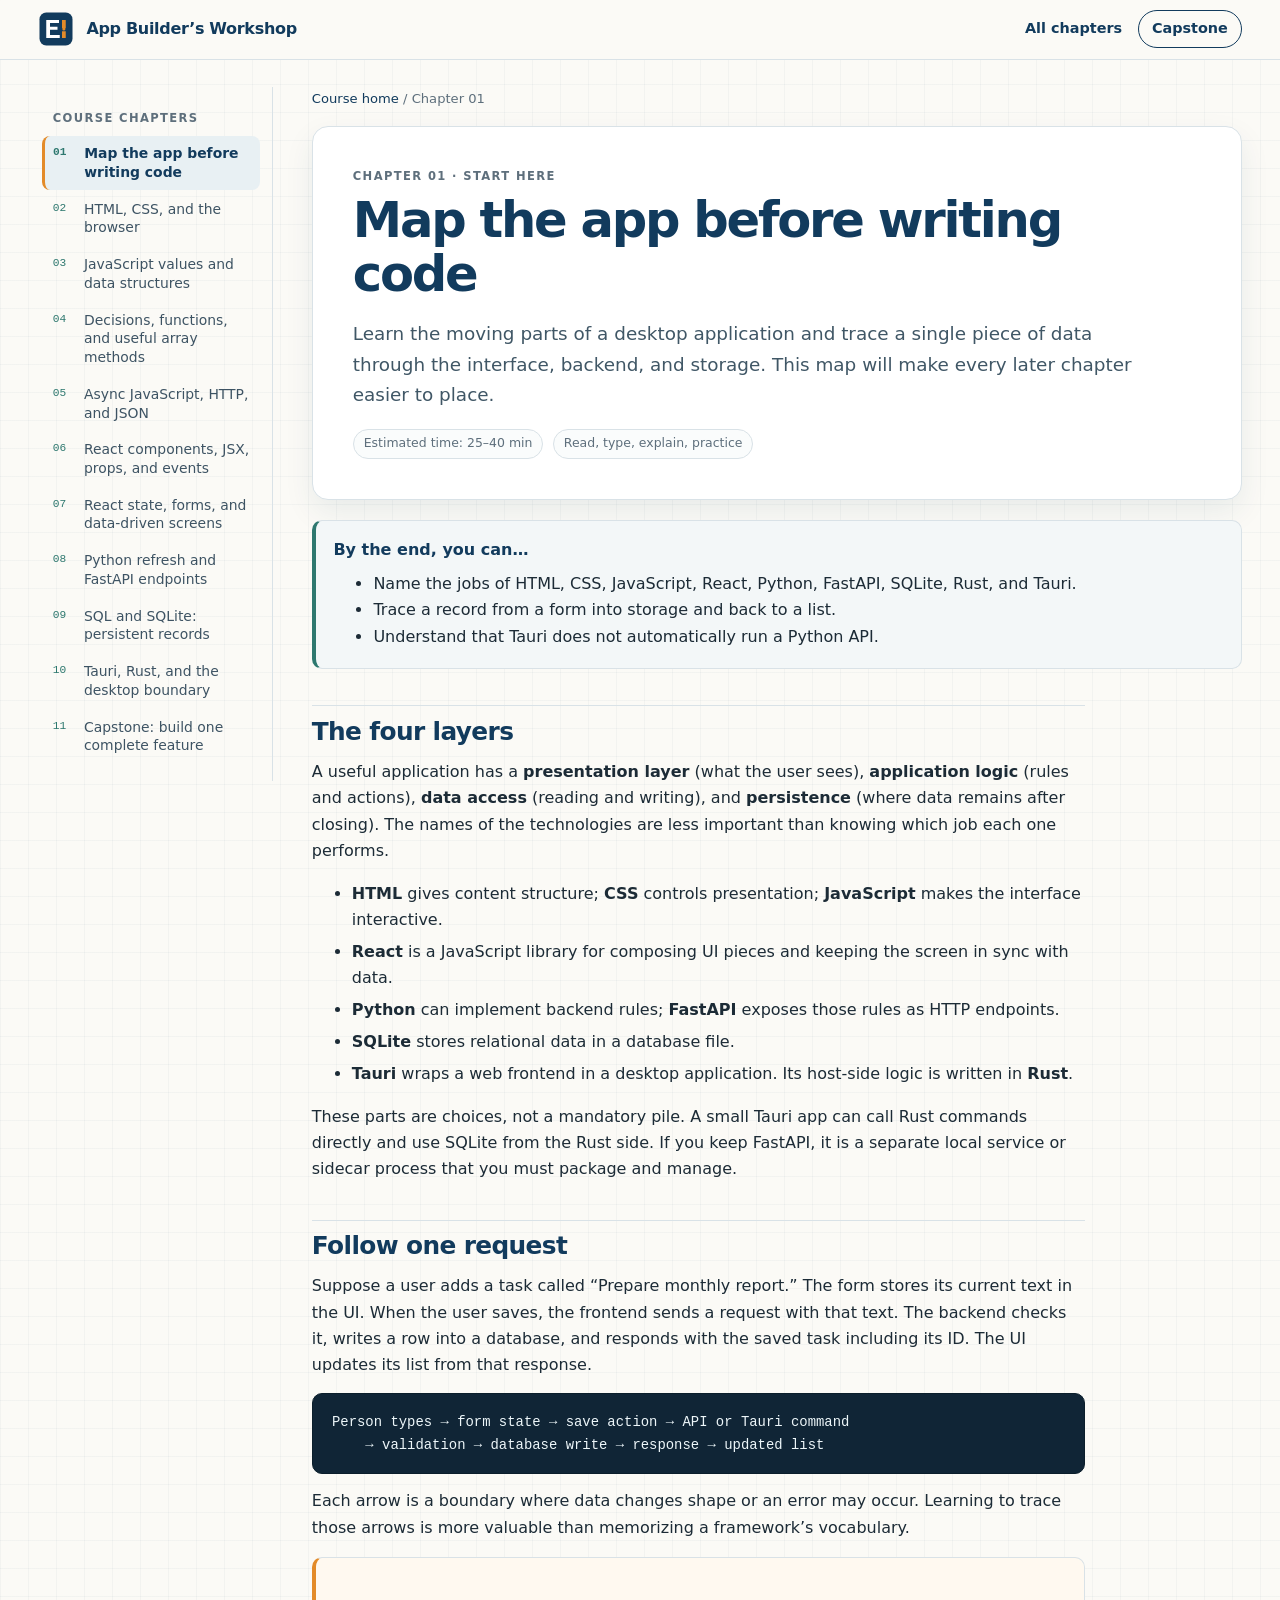
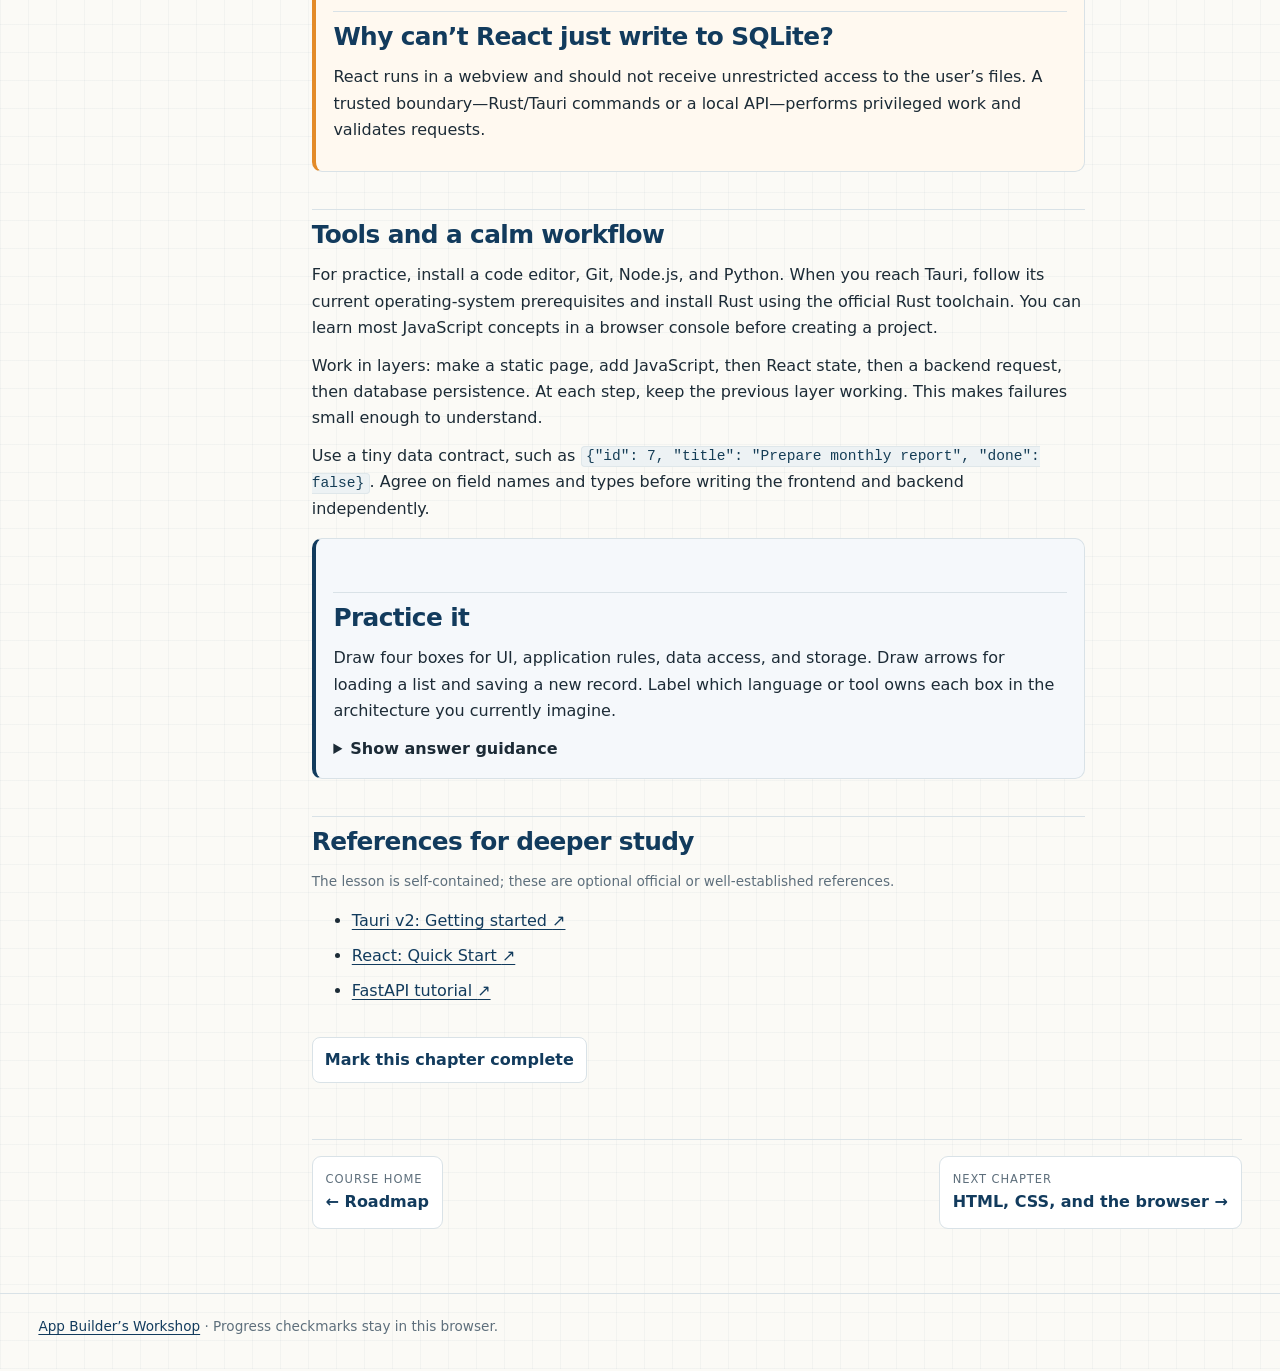
==== chapters/01-app-map.html @ c75d2274 "First commit" ====
<!doctype html>
<html lang="en"><head><meta charset="utf-8"><meta name="viewport" content="width=device-width, initial-scale=1">
<meta name="description" content="Learn the moving parts of a desktop application and trace a single piece of data through the interface, backend, and storage. This map will make every later chapter easier to place."><title>01 — Map the app before writing code · App Builder’s Workshop</title>
<link rel="icon" href="../assets/course-mark.svg" type="image/svg+xml"><link rel="stylesheet" href="../assets/site.css"></head>
<body data-chapter="01-app-map"><a class="skip-link" href="#main">Skip to lesson</a>
<header class="topbar"><div class="topbar-inner"><a class="brand" href="../index.html"><img src="../assets/course-mark.svg" alt=""><span>App Builder’s Workshop</span></a><nav class="topnav" aria-label="Main navigation"><a href="../index.html#roadmap">All chapters</a><a class="nav-pill" href="11-capstone.html">Capstone</a></nav></div></header>
<div class="reading-progress" aria-hidden="true"><span data-reading-progress></span></div>
<main id="main" class="layout"><aside class="rail" aria-label="Course chapters"><div class="rail-label">Course chapters</div>
<a href="01-app-map.html" aria-current="page"><span class="rail-number">01</span>Map the app before writing code</a>
<a href="02-html-css.html"><span class="rail-number">02</span>HTML, CSS, and the browser</a>
<a href="03-js-data.html"><span class="rail-number">03</span>JavaScript values and data structures</a>
<a href="04-js-logic.html"><span class="rail-number">04</span>Decisions, functions, and useful array methods</a>
<a href="05-async-json.html"><span class="rail-number">05</span>Async JavaScript, HTTP, and JSON</a>
<a href="06-react-components.html"><span class="rail-number">06</span>React components, JSX, props, and events</a>
<a href="07-react-state.html"><span class="rail-number">07</span>React state, forms, and data-driven screens</a>
<a href="08-python-fastapi.html"><span class="rail-number">08</span>Python refresh and FastAPI endpoints</a>
<a href="09-sqlite.html"><span class="rail-number">09</span>SQL and SQLite: persistent records</a>
<a href="10-tauri-rust.html"><span class="rail-number">10</span>Tauri, Rust, and the desktop boundary</a>
<a href="11-capstone.html"><span class="rail-number">11</span>Capstone: build one complete feature</a></aside><div class="main">
<div class="crumbs"><a href="../index.html">Course home</a> / Chapter 01</div>
<header class="lesson-header"><div class="eyebrow">Chapter 01 · Start here</div><h1>Map the app before writing code</h1><p class="lead">Learn the moving parts of a desktop application and trace a single piece of data through the interface, backend, and storage. This map will make every later chapter easier to place.</p><div class="lesson-meta"><span>Estimated time: 25–40 min</span><span>Read, type, explain, practice</span></div></header>
<section class="outcomes"><h2>By the end, you can…</h2><ul><li>Name the jobs of HTML, CSS, JavaScript, React, Python, FastAPI, SQLite, Rust, and Tauri.</li><li>Trace a record from a form into storage and back to a list.</li><li>Understand that Tauri does not automatically run a Python API.</li></ul></section>
<article class="lesson-content"><section id="section-1"><h2>The four layers <a class="section-anchor" href="#section-1" aria-label="Link to The four layers">¶</a></h2><p>A useful application has a <strong>presentation layer</strong> (what the user sees), <strong>application logic</strong> (rules and actions), <strong>data access</strong> (reading and writing), and <strong>persistence</strong> (where data remains after closing). The names of the technologies are less important than knowing which job each one performs.</p><ul><li><strong>HTML</strong> gives content structure; <strong>CSS</strong> controls presentation; <strong>JavaScript</strong> makes the interface interactive.</li><li><strong>React</strong> is a JavaScript library for composing UI pieces and keeping the screen in sync with data.</li><li><strong>Python</strong> can implement backend rules; <strong>FastAPI</strong> exposes those rules as HTTP endpoints.</li><li><strong>SQLite</strong> stores relational data in a database file.</li><li><strong>Tauri</strong> wraps a web frontend in a desktop application. Its host-side logic is written in <strong>Rust</strong>.</li></ul><p>These parts are choices, not a mandatory pile. A small Tauri app can call Rust commands directly and use SQLite from the Rust side. If you keep FastAPI, it is a separate local service or sidecar process that you must package and manage.</p></section>
<section id="section-2"><h2>Follow one request <a class="section-anchor" href="#section-2" aria-label="Link to Follow one request">¶</a></h2><p>Suppose a user adds a task called “Prepare monthly report.” The form stores its current text in the UI. When the user saves, the frontend sends a request with that text. The backend checks it, writes a row into a database, and responds with the saved task including its ID. The UI updates its list from that response.</p><pre><code>Person types → form state → save action → API or Tauri command
    → validation → database write → response → updated list</code></pre><p>Each arrow is a boundary where data changes shape or an error may occur. Learning to trace those arrows is more valuable than memorizing a framework’s vocabulary.</p><div class="callout"><h2>Why can’t React just write to SQLite?</h2><p>React runs in a webview and should not receive unrestricted access to the user’s files. A trusted boundary—Rust/Tauri commands or a local API—performs privileged work and validates requests.</p></div></section>
<section id="section-3"><h2>Tools and a calm workflow <a class="section-anchor" href="#section-3" aria-label="Link to Tools and a calm workflow">¶</a></h2><p>For practice, install a code editor, Git, Node.js, and Python. When you reach Tauri, follow its current operating-system prerequisites and install Rust using the official Rust toolchain. You can learn most JavaScript concepts in a browser console before creating a project.</p><p>Work in layers: make a static page, add JavaScript, then React state, then a backend request, then database persistence. At each step, keep the previous layer working. This makes failures small enough to understand.</p><p>Use a tiny data contract, such as <code>{"id": 7, "title": "Prepare monthly report", "done": false}</code>. Agree on field names and types before writing the frontend and backend independently.</p></section>
<section class="exercise" id="practice"><h2>Practice it</h2><p>Draw four boxes for UI, application rules, data access, and storage. Draw arrows for loading a list and saving a new record. Label which language or tool owns each box in the architecture you currently imagine.</p><details><summary><strong>Show answer guidance</strong></summary><div class="answer"><p>One reasonable diagram is React in the Tauri webview → a Rust command or FastAPI endpoint → validation/business logic → SQLite. If FastAPI is used, add a separate-process box and explicitly plan how Tauri starts and stops it.</p></div></details></section>
<section class="resource-list" id="references"><h2>References for deeper study</h2><p class="small muted">The lesson is self-contained; these are optional official or well-established references.</p><ul><li><a href="https://v2.tauri.app/start/" target="_blank" rel="noopener noreferrer">Tauri v2: Getting started <span aria-hidden="true">↗</span></a></li><li><a href="https://react.dev/learn" target="_blank" rel="noopener noreferrer">React: Quick Start <span aria-hidden="true">↗</span></a></li><li><a href="https://fastapi.tiangolo.com/tutorial/" target="_blank" rel="noopener noreferrer">FastAPI tutorial <span aria-hidden="true">↗</span></a></li></ul></section>
</article>
<button class="mark-complete" type="button" data-complete aria-pressed="false">Mark this chapter complete</button>
<nav class="lesson-nav" aria-label="Previous and next chapters"><a href="../index.html"><small>Course home</small><strong>← Roadmap</strong></a><a href="02-html-css.html"><small>Next chapter</small><strong>HTML, CSS, and the browser →</strong></a></nav>
</div></main><footer class="footer"><a href="../index.html">App Builder’s Workshop</a> · Progress checkmarks stay in this browser.</footer><script src="../assets/site.js" defer></script></body></html>
---- assets/site.css ----
:root{--navy:#123b5d;--navy-2:#0c2b46;--orange:#e38b29;--teal:#2e786f;--ink:#1c2b36;--muted:#5e6f7c;--paper:#fbfaf6;--card:#fff;--line:#d9e2e7;--soft:#eef4f6;--code:#102536;--shadow:0 12px 30px rgba(18,59,93,.08);--sans:"IBM Plex Sans",Inter,ui-sans-serif,system-ui,-apple-system,"Segoe UI",sans-serif;--mono:ui-monospace,SFMono-Regular,Consolas,"Liberation Mono",monospace;--measure:76ch}*{box-sizing:border-box}html{scroll-behavior:smooth;scroll-padding-top:5rem}body{margin:0;color:var(--ink);background-color:var(--paper);background-image:linear-gradient(rgba(18,59,93,.035) 1px,transparent 1px),linear-gradient(90deg,rgba(18,59,93,.035) 1px,transparent 1px);background-size:28px 28px;font:16px/1.65 var(--sans)}a{color:var(--navy);text-underline-offset:.2em}a:hover{color:#0a6e80}button,input{font:inherit}.skip-link{position:absolute;left:-999px;top:auto;background:#fff;padding:.7rem;z-index:99}.skip-link:focus{left:1rem;top:1rem}.topbar{position:sticky;top:0;z-index:20;background:rgba(251,250,246,.94);backdrop-filter:blur(10px);border-bottom:1px solid var(--line)}.topbar-inner{max-width:1440px;margin:auto;padding:.65rem clamp(1rem,3vw,2.5rem);display:flex;align-items:center;justify-content:space-between;gap:1rem}.brand{display:flex;align-items:center;gap:.75rem;text-decoration:none;font-weight:750;letter-spacing:-.02em;color:var(--navy)}.brand img{width:36px;height:36px}.topnav{display:flex;gap:1rem;align-items:center}.topnav a{font-size:.9rem;font-weight:650;text-decoration:none}.topnav .nav-pill{border:1px solid var(--navy);border-radius:999px;padding:.38rem .8rem}.layout{max-width:1440px;margin:0 auto;padding:1.5rem clamp(1rem,3vw,2.5rem) 4rem;display:grid;grid-template-columns:235px minmax(0,1fr);gap:clamp(1.25rem,3vw,3.25rem);align-items:start}.rail{position:sticky;top:5rem;max-height:calc(100vh - 6rem);overflow:auto;padding:.9rem .75rem 1rem .25rem;border-right:1px solid var(--line)}.rail-label,.eyebrow,.micro-label{font-size:.72rem;letter-spacing:.12em;text-transform:uppercase;color:var(--muted);font-weight:750}.rail-label{padding:0 .65rem;margin:.5rem 0}.rail a{display:flex;gap:.6rem;align-items:flex-start;text-decoration:none;padding:.5rem .65rem;margin:.12rem 0;border-radius:8px;font-size:.87rem;line-height:1.35;color:#3d5363}.rail a:hover,.rail a[aria-current=page]{background:#e8f0f3;color:var(--navy)}.rail a[aria-current=page]{font-weight:750;border-left:3px solid var(--orange);padding-left:.48rem}.rail-number{font-family:var(--mono);font-size:.7rem;color:var(--teal);min-width:1.35rem;padding-top:.08rem}.main{min-width:0}.crumbs{font-size:.82rem;color:var(--muted);margin:.1rem 0 1rem}.crumbs a{text-decoration:none}.hero,.lesson-header,.content-card{background:var(--card);border:1px solid var(--line);box-shadow:var(--shadow);border-radius:16px}.hero{padding:clamp(1.5rem,4vw,3.25rem);position:relative;overflow:hidden}.hero:after{content:"";position:absolute;right:-3rem;top:-4rem;width:19rem;height:19rem;border-radius:50%;border:1px solid rgba(18,59,93,.11);box-shadow:0 0 0 20px rgba(18,59,93,.025),0 0 0 40px rgba(18,59,93,.025),0 0 0 60px rgba(18,59,93,.025);pointer-events:none}.hero h1,.lesson-header h1{color:var(--navy);font-size:clamp(2rem,5vw,3.8rem);line-height:1.08;letter-spacing:-.045em;max-width:18ch;margin:.5rem 0 1rem}.hero p.lead,.lesson-header p.lead{max-width:68ch;font-size:1.15rem;color:#405766}.hero-actions{display:flex;flex-wrap:wrap;gap:.75rem;margin-top:1.5rem}.button{display:inline-flex;align-items:center;justify-content:center;text-decoration:none;font-weight:700;padding:.7rem 1rem;border-radius:8px;border:1px solid var(--navy);background:var(--navy);color:white}.button:hover{background:var(--navy-2);color:#fff}.button.secondary{background:white;color:var(--navy)}.hero-diagram{position:relative;z-index:1;margin:2rem 0 .4rem;background:#f3f7f8;border:1px solid var(--line);border-radius:12px;padding:1rem;overflow:auto}.diagram-row{display:flex;align-items:stretch;justify-content:center;gap:.7rem;min-width:640px}.diagram-box{flex:1;background:white;border:1px solid #bed0d8;border-top:3px solid var(--teal);border-radius:8px;padding:.85rem;min-width:120px}.diagram-box strong{display:block;color:var(--navy);font-size:.9rem}.diagram-box span{display:block;color:var(--muted);font-size:.78rem}.diagram-arrow{align-self:center;color:var(--orange);font-weight:900;font-size:1.3rem}.section-heading{display:flex;justify-content:space-between;gap:1rem;align-items:end;margin:2.6rem 0 1rem;border-bottom:1px solid var(--line);padding-bottom:.65rem}.section-heading h2{margin:0;color:var(--navy);font-size:1.5rem;letter-spacing:-.025em}.section-heading p{margin:0;color:var(--muted);font-size:.88rem}.roadmap{display:grid;grid-template-columns:repeat(2,minmax(0,1fr));gap:.8rem}.chapter-card{display:grid;grid-template-columns:auto 1fr;gap:.9rem;background:white;border:1px solid var(--line);border-radius:12px;padding:1rem;text-decoration:none;box-shadow:0 4px 12px rgba(18,59,93,.04);transition:transform .16s ease,border-color .16s ease}.chapter-card:hover{transform:translateY(-2px);border-color:#9db9c5}.chapter-card .index{display:grid;place-items:center;width:2.3rem;height:2.3rem;border-radius:7px;background:#e9f1f4;color:var(--navy);font:700 .8rem var(--mono)}.chapter-card strong{display:block;color:var(--ink);line-height:1.3}.chapter-card small{display:block;color:var(--muted);margin-top:.3rem;line-height:1.45}.status-strip{display:flex;flex-wrap:wrap;gap:.6rem;margin-top:1.2rem}.status-chip{padding:.28rem .62rem;border:1px solid var(--line);border-radius:999px;color:#49606d;background:#fff;font-size:.78rem;font-weight:650}.lesson-header{padding:clamp(1.4rem,3.5vw,2.5rem);margin-bottom:1.25rem}.lesson-header h1{font-size:clamp(2rem,4vw,3.1rem);max-width:24ch}.lesson-meta{display:flex;flex-wrap:wrap;gap:.6rem;margin-top:1.1rem}.lesson-meta span{font-size:.78rem;color:var(--muted);border:1px solid var(--line);background:#fafcfc;border-radius:999px;padding:.22rem .62rem}.outcomes,.callout,.exercise,.mistake,.answer{padding:1rem 1.1rem;border-radius:10px;margin:1rem 0;background:#f3f7f8;border:1px solid var(--line)}.outcomes{border-left:4px solid var(--teal)}.callout{border-left:4px solid var(--orange);background:#fff9f0}.mistake{border-left:4px solid #ba5944;background:#fff7f4}.exercise{border-left:4px solid var(--navy);background:#f5f8fb}.answer{background:#f3faf7;border-left:4px solid var(--teal)}.outcomes h2,.callout h2,.exercise h2,.mistake h2,.answer h2{font-size:1rem;margin:.05rem 0 .45rem;color:var(--navy)}.outcomes ul,.exercise ul,.exercise ol{margin:.4rem 0 .1rem}.lesson-content{max-width:var(--measure)}.lesson-content h2{margin:2.3rem 0 .7rem;padding-top:.65rem;color:var(--navy);font-size:1.55rem;line-height:1.25;letter-spacing:-.025em;border-top:1px solid var(--line)}.lesson-content h3{margin:1.55rem 0 .4rem;color:#24546f;font-size:1.15rem}.lesson-content p{margin:.7rem 0}.lesson-content li{margin:.35rem 0}.lesson-content code:not(pre code),.inline-code{font: .91em var(--mono);background:#edf2f4;border:1px solid #dfe7ea;border-radius:4px;padding:.1em .3em;color:#153d56}.lesson-content pre{overflow:auto;background:var(--code);color:#edf6f9;padding:1.1rem 1.2rem;border-radius:10px;border:1px solid #0b1e2b;line-height:1.55;font: .87rem/1.6 var(--mono);tab-size:2}.lesson-content pre code{color:inherit}.code-label{display:block;font-size:.7rem;text-transform:uppercase;letter-spacing:.1em;color:#99bac8;margin:-.2rem 0 .45rem;font-family:var(--sans);font-weight:700}.lesson-content table{width:100%;border-collapse:collapse;margin:1rem 0;font-size:.93rem;background:white}.lesson-content th,.lesson-content td{border:1px solid var(--line);padding:.65rem .72rem;text-align:left;vertical-align:top}.lesson-content th{background:#eff4f6;color:var(--navy)}.lesson-content blockquote{margin:1rem 0;padding:.6rem 1rem;border-left:3px solid var(--orange);background:#fff9f0;color:#495b63}.section-anchor{font-size:.75rem;opacity:0;text-decoration:none;margin-left:.45rem}.lesson-content h2:hover .section-anchor,.lesson-content h2:focus-within .section-anchor{opacity:1}.mark-complete{display:inline-flex;gap:.5rem;align-items:center;margin:1rem 0;padding:.55rem .75rem;border:1px solid var(--line);border-radius:8px;background:white;color:var(--navy);font-weight:650;cursor:pointer}.mark-complete[aria-pressed=true]{border-color:#9dc6b9;background:#eef8f3;color:#23634f}.lesson-nav{display:flex;justify-content:space-between;gap:1rem;margin:2.5rem 0 0;padding-top:1rem;border-top:1px solid var(--line)}.lesson-nav a{max-width:48%;text-decoration:none;border:1px solid var(--line);background:white;padding:.8rem;border-radius:9px}.lesson-nav a:hover{border-color:#92b3c0}.lesson-nav small{display:block;color:var(--muted);font-size:.72rem;text-transform:uppercase;letter-spacing:.08em}.lesson-nav strong{display:block}.footer{max-width:1440px;margin:0 auto;padding:1.3rem clamp(1rem,3vw,2.5rem) 2rem;border-top:1px solid var(--line);color:var(--muted);font-size:.85rem}.reading-progress{height:3px;background:transparent}.reading-progress span{height:100%;display:block;width:0;background:var(--orange);transition:width .1s linear}.resource-list a{overflow-wrap:anywhere}.resource-list li{margin:.55rem 0}.course-progress{display:flex;align-items:center;gap:.75rem;background:#f2f6f7;border:1px solid var(--line);padding:.75rem .9rem;border-radius:10px}.progress-track{height:8px;background:#d9e4e8;border-radius:999px;flex:1;overflow:hidden}.progress-track span{display:block;height:100%;width:0;background:var(--teal);border-radius:inherit;transition:width .2s}.muted{color:var(--muted)}.mono{font-family:var(--mono)}.small{font-size:.85rem}.glossary{display:grid;grid-template-columns:10rem 1fr;gap:.25rem 1rem}.glossary dt{font-weight:700;color:var(--navy)}.glossary dd{margin:0 0 .5rem}.note-box{padding:1rem;border:1px dashed #9bb5c0;background:rgba(239,245,247,.72);border-radius:10px}.sr-only{position:absolute;width:1px;height:1px;padding:0;margin:-1px;overflow:hidden;clip:rect(0,0,0,0);white-space:nowrap;border:0}*:focus-visible{outline:3px solid rgba(227,139,41,.75);outline-offset:3px}@media(max-width:850px){.layout{grid-template-columns:1fr;gap:.9rem}.rail{position:static;max-height:none;border-right:0;border-bottom:1px solid var(--line);padding:.25rem 0 .8rem;display:flex;gap:.25rem;overflow-x:auto}.rail-label{display:none}.rail a{white-space:nowrap;align-items:center}.rail-number{min-width:auto}.roadmap{grid-template-columns:1fr}.hero:after{opacity:.45}.topnav{gap:.6rem}.topnav a{font-size:.82rem}}@media(max-width:520px){body{font-size:15px}.topbar-inner{padding:.55rem .8rem}.brand{font-size:.9rem}.brand img{width:31px;height:31px}.topnav a:not(.nav-pill){display:none}.layout{padding:1rem .8rem 2.5rem}.hero,.lesson-header{padding:1.2rem;border-radius:12px}.lesson-content pre{font-size:.79rem;padding:.85rem}.lesson-nav a{font-size:.85rem}.section-heading{align-items:start;flex-direction:column}.glossary{grid-template-columns:1fr;gap:0}.glossary dd{margin-bottom:.8rem}}@media(prefers-reduced-motion:reduce){html{scroll-behavior:auto}*,*::before,*::after{transition:none!important;animation:none!important}}@media print{.topbar,.rail,.hero-actions,.mark-complete,.lesson-nav,.footer{display:none!important}body{background:white;color:black}.layout{display:block;max-width:none;padding:0}.lesson-header,.content-card{box-shadow:none;border:0;padding:0}.lesson-content{max-width:none}.lesson-content pre{white-space:pre-wrap;overflow-wrap:anywhere;background:#f1f1f1;color:#111;border:1px solid #bbb}.lesson-content a{color:#111;text-decoration:underline}}
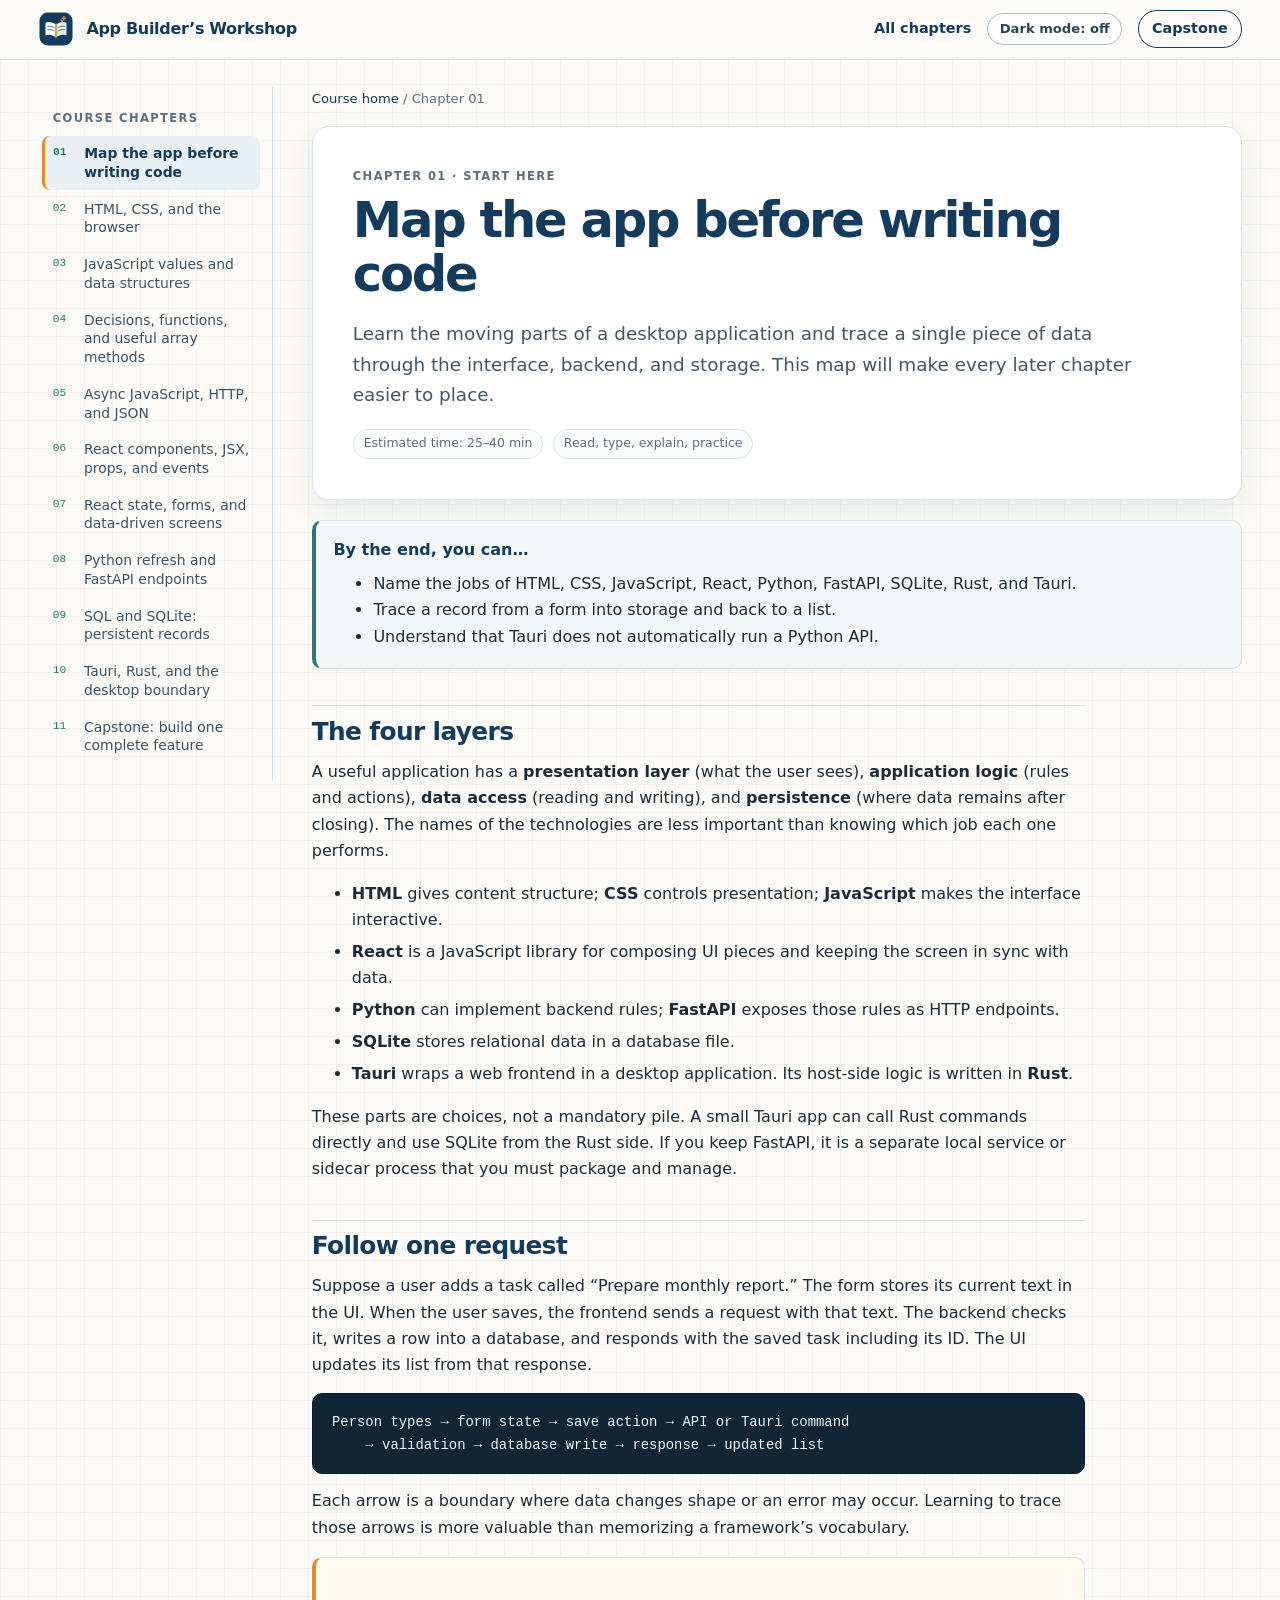
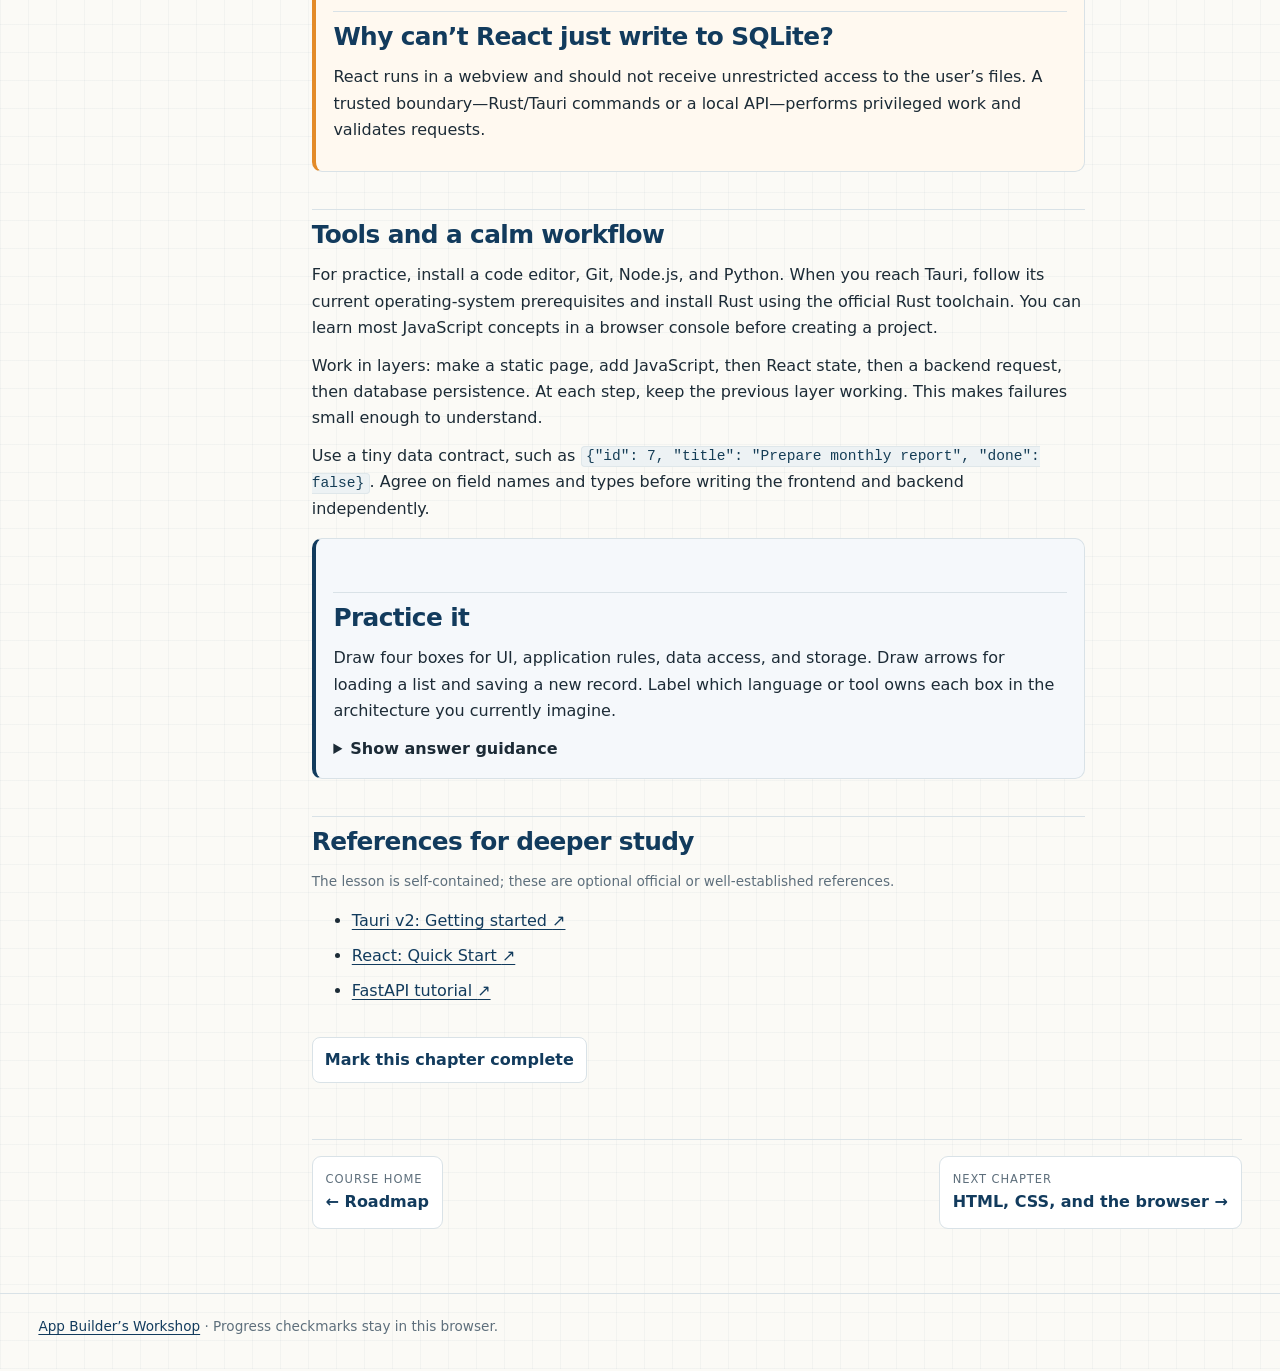
==== commit cd592622: "Dark mode and changed Logo" ====
--- a/chapters/01-app-map.html
+++ b/chapters/01-app-map.html
@@ -1,9 +1,9 @@
 <!doctype html>
 <html lang="en"><head><meta charset="utf-8"><meta name="viewport" content="width=device-width, initial-scale=1">
 <meta name="description" content="Learn the moving parts of a desktop application and trace a single piece of data through the interface, backend, and storage. This map will make every later chapter easier to place."><title>01 — Map the app before writing code · App Builder’s Workshop</title>
-<link rel="icon" href="../assets/course-mark.svg" type="image/svg+xml"><link rel="stylesheet" href="../assets/site.css"></head>
+<link rel="icon" href="../assets/course-mark.svg" type="image/svg+xml"><script>(()=>{let saved=null;try{saved=localStorage.getItem("app-workshop-theme");}catch{}const theme=saved==="dark"||saved==="light"?saved:(matchMedia("(prefers-color-scheme: dark)").matches?"dark":"light");document.documentElement.dataset.theme=theme;})();</script><link rel="stylesheet" href="../assets/site.css"></head>
 <body data-chapter="01-app-map"><a class="skip-link" href="#main">Skip to lesson</a>
-<header class="topbar"><div class="topbar-inner"><a class="brand" href="../index.html"><img src="../assets/course-mark.svg" alt=""><span>App Builder’s Workshop</span></a><nav class="topnav" aria-label="Main navigation"><a href="../index.html#roadmap">All chapters</a><a class="nav-pill" href="11-capstone.html">Capstone</a></nav></div></header>
+<header class="topbar"><div class="topbar-inner"><a class="brand" href="../index.html"><img src="../assets/course-mark.svg" alt=""><span>App Builder’s Workshop</span></a><nav class="topnav" aria-label="Main navigation"><a href="../index.html#roadmap">All chapters</a><button class="theme-toggle" type="button" data-theme-toggle aria-pressed="false">Dark mode: off</button><a class="nav-pill" href="11-capstone.html">Capstone</a></nav></div></header>
 <div class="reading-progress" aria-hidden="true"><span data-reading-progress></span></div>
 <main id="main" class="layout"><aside class="rail" aria-label="Course chapters"><div class="rail-label">Course chapters</div>
 <a href="01-app-map.html" aria-current="page"><span class="rail-number">01</span>Map the app before writing code</a>
--- a/assets/site.css
+++ b/assets/site.css
@@ -1 +1,35 @@
 :root{--navy:#123b5d;--navy-2:#0c2b46;--orange:#e38b29;--teal:#2e786f;--ink:#1c2b36;--muted:#5e6f7c;--paper:#fbfaf6;--card:#fff;--line:#d9e2e7;--soft:#eef4f6;--code:#102536;--shadow:0 12px 30px rgba(18,59,93,.08);--sans:"IBM Plex Sans",Inter,ui-sans-serif,system-ui,-apple-system,"Segoe UI",sans-serif;--mono:ui-monospace,SFMono-Regular,Consolas,"Liberation Mono",monospace;--measure:76ch}*{box-sizing:border-box}html{scroll-behavior:smooth;scroll-padding-top:5rem}body{margin:0;color:var(--ink);background-color:var(--paper);background-image:linear-gradient(rgba(18,59,93,.035) 1px,transparent 1px),linear-gradient(90deg,rgba(18,59,93,.035) 1px,transparent 1px);background-size:28px 28px;font:16px/1.65 var(--sans)}a{color:var(--navy);text-underline-offset:.2em}a:hover{color:#0a6e80}button,input{font:inherit}.skip-link{position:absolute;left:-999px;top:auto;background:#fff;padding:.7rem;z-index:99}.skip-link:focus{left:1rem;top:1rem}.topbar{position:sticky;top:0;z-index:20;background:rgba(251,250,246,.94);backdrop-filter:blur(10px);border-bottom:1px solid var(--line)}.topbar-inner{max-width:1440px;margin:auto;padding:.65rem clamp(1rem,3vw,2.5rem);display:flex;align-items:center;justify-content:space-between;gap:1rem}.brand{display:flex;align-items:center;gap:.75rem;text-decoration:none;font-weight:750;letter-spacing:-.02em;color:var(--navy)}.brand img{width:36px;height:36px}.topnav{display:flex;gap:1rem;align-items:center}.topnav a{font-size:.9rem;font-weight:650;text-decoration:none}.topnav .nav-pill{border:1px solid var(--navy);border-radius:999px;padding:.38rem .8rem}.layout{max-width:1440px;margin:0 auto;padding:1.5rem clamp(1rem,3vw,2.5rem) 4rem;display:grid;grid-template-columns:235px minmax(0,1fr);gap:clamp(1.25rem,3vw,3.25rem);align-items:start}.rail{position:sticky;top:5rem;max-height:calc(100vh - 6rem);overflow:auto;padding:.9rem .75rem 1rem .25rem;border-right:1px solid var(--line)}.rail-label,.eyebrow,.micro-label{font-size:.72rem;letter-spacing:.12em;text-transform:uppercase;color:var(--muted);font-weight:750}.rail-label{padding:0 .65rem;margin:.5rem 0}.rail a{display:flex;gap:.6rem;align-items:flex-start;text-decoration:none;padding:.5rem .65rem;margin:.12rem 0;border-radius:8px;font-size:.87rem;line-height:1.35;color:#3d5363}.rail a:hover,.rail a[aria-current=page]{background:#e8f0f3;color:var(--navy)}.rail a[aria-current=page]{font-weight:750;border-left:3px solid var(--orange);padding-left:.48rem}.rail-number{font-family:var(--mono);font-size:.7rem;color:var(--teal);min-width:1.35rem;padding-top:.08rem}.main{min-width:0}.crumbs{font-size:.82rem;color:var(--muted);margin:.1rem 0 1rem}.crumbs a{text-decoration:none}.hero,.lesson-header,.content-card{background:var(--card);border:1px solid var(--line);box-shadow:var(--shadow);border-radius:16px}.hero{padding:clamp(1.5rem,4vw,3.25rem);position:relative;overflow:hidden}.hero:after{content:"";position:absolute;right:-3rem;top:-4rem;width:19rem;height:19rem;border-radius:50%;border:1px solid rgba(18,59,93,.11);box-shadow:0 0 0 20px rgba(18,59,93,.025),0 0 0 40px rgba(18,59,93,.025),0 0 0 60px rgba(18,59,93,.025);pointer-events:none}.hero h1,.lesson-header h1{color:var(--navy);font-size:clamp(2rem,5vw,3.8rem);line-height:1.08;letter-spacing:-.045em;max-width:18ch;margin:.5rem 0 1rem}.hero p.lead,.lesson-header p.lead{max-width:68ch;font-size:1.15rem;color:#405766}.hero-actions{display:flex;flex-wrap:wrap;gap:.75rem;margin-top:1.5rem}.button{display:inline-flex;align-items:center;justify-content:center;text-decoration:none;font-weight:700;padding:.7rem 1rem;border-radius:8px;border:1px solid var(--navy);background:var(--navy);color:white}.button:hover{background:var(--navy-2);color:#fff}.button.secondary{background:white;color:var(--navy)}.hero-diagram{position:relative;z-index:1;margin:2rem 0 .4rem;background:#f3f7f8;border:1px solid var(--line);border-radius:12px;padding:1rem;overflow:auto}.diagram-row{display:flex;align-items:stretch;justify-content:center;gap:.7rem;min-width:640px}.diagram-box{flex:1;background:white;border:1px solid #bed0d8;border-top:3px solid var(--teal);border-radius:8px;padding:.85rem;min-width:120px}.diagram-box strong{display:block;color:var(--navy);font-size:.9rem}.diagram-box span{display:block;color:var(--muted);font-size:.78rem}.diagram-arrow{align-self:center;color:var(--orange);font-weight:900;font-size:1.3rem}.section-heading{display:flex;justify-content:space-between;gap:1rem;align-items:end;margin:2.6rem 0 1rem;border-bottom:1px solid var(--line);padding-bottom:.65rem}.section-heading h2{margin:0;color:var(--navy);font-size:1.5rem;letter-spacing:-.025em}.section-heading p{margin:0;color:var(--muted);font-size:.88rem}.roadmap{display:grid;grid-template-columns:repeat(2,minmax(0,1fr));gap:.8rem}.chapter-card{display:grid;grid-template-columns:auto 1fr;gap:.9rem;background:white;border:1px solid var(--line);border-radius:12px;padding:1rem;text-decoration:none;box-shadow:0 4px 12px rgba(18,59,93,.04);transition:transform .16s ease,border-color .16s ease}.chapter-card:hover{transform:translateY(-2px);border-color:#9db9c5}.chapter-card .index{display:grid;place-items:center;width:2.3rem;height:2.3rem;border-radius:7px;background:#e9f1f4;color:var(--navy);font:700 .8rem var(--mono)}.chapter-card strong{display:block;color:var(--ink);line-height:1.3}.chapter-card small{display:block;color:var(--muted);margin-top:.3rem;line-height:1.45}.status-strip{display:flex;flex-wrap:wrap;gap:.6rem;margin-top:1.2rem}.status-chip{padding:.28rem .62rem;border:1px solid var(--line);border-radius:999px;color:#49606d;background:#fff;font-size:.78rem;font-weight:650}.lesson-header{padding:clamp(1.4rem,3.5vw,2.5rem);margin-bottom:1.25rem}.lesson-header h1{font-size:clamp(2rem,4vw,3.1rem);max-width:24ch}.lesson-meta{display:flex;flex-wrap:wrap;gap:.6rem;margin-top:1.1rem}.lesson-meta span{font-size:.78rem;color:var(--muted);border:1px solid var(--line);background:#fafcfc;border-radius:999px;padding:.22rem .62rem}.outcomes,.callout,.exercise,.mistake,.answer{padding:1rem 1.1rem;border-radius:10px;margin:1rem 0;background:#f3f7f8;border:1px solid var(--line)}.outcomes{border-left:4px solid var(--teal)}.callout{border-left:4px solid var(--orange);background:#fff9f0}.mistake{border-left:4px solid #ba5944;background:#fff7f4}.exercise{border-left:4px solid var(--navy);background:#f5f8fb}.answer{background:#f3faf7;border-left:4px solid var(--teal)}.outcomes h2,.callout h2,.exercise h2,.mistake h2,.answer h2{font-size:1rem;margin:.05rem 0 .45rem;color:var(--navy)}.outcomes ul,.exercise ul,.exercise ol{margin:.4rem 0 .1rem}.lesson-content{max-width:var(--measure)}.lesson-content h2{margin:2.3rem 0 .7rem;padding-top:.65rem;color:var(--navy);font-size:1.55rem;line-height:1.25;letter-spacing:-.025em;border-top:1px solid var(--line)}.lesson-content h3{margin:1.55rem 0 .4rem;color:#24546f;font-size:1.15rem}.lesson-content p{margin:.7rem 0}.lesson-content li{margin:.35rem 0}.lesson-content code:not(pre code),.inline-code{font: .91em var(--mono);background:#edf2f4;border:1px solid #dfe7ea;border-radius:4px;padding:.1em .3em;color:#153d56}.lesson-content pre{overflow:auto;background:var(--code);color:#edf6f9;padding:1.1rem 1.2rem;border-radius:10px;border:1px solid #0b1e2b;line-height:1.55;font: .87rem/1.6 var(--mono);tab-size:2}.lesson-content pre code{color:inherit}.code-label{display:block;font-size:.7rem;text-transform:uppercase;letter-spacing:.1em;color:#99bac8;margin:-.2rem 0 .45rem;font-family:var(--sans);font-weight:700}.lesson-content table{width:100%;border-collapse:collapse;margin:1rem 0;font-size:.93rem;background:white}.lesson-content th,.lesson-content td{border:1px solid var(--line);padding:.65rem .72rem;text-align:left;vertical-align:top}.lesson-content th{background:#eff4f6;color:var(--navy)}.lesson-content blockquote{margin:1rem 0;padding:.6rem 1rem;border-left:3px solid var(--orange);background:#fff9f0;color:#495b63}.section-anchor{font-size:.75rem;opacity:0;text-decoration:none;margin-left:.45rem}.lesson-content h2:hover .section-anchor,.lesson-content h2:focus-within .section-anchor{opacity:1}.mark-complete{display:inline-flex;gap:.5rem;align-items:center;margin:1rem 0;padding:.55rem .75rem;border:1px solid var(--line);border-radius:8px;background:white;color:var(--navy);font-weight:650;cursor:pointer}.mark-complete[aria-pressed=true]{border-color:#9dc6b9;background:#eef8f3;color:#23634f}.lesson-nav{display:flex;justify-content:space-between;gap:1rem;margin:2.5rem 0 0;padding-top:1rem;border-top:1px solid var(--line)}.lesson-nav a{max-width:48%;text-decoration:none;border:1px solid var(--line);background:white;padding:.8rem;border-radius:9px}.lesson-nav a:hover{border-color:#92b3c0}.lesson-nav small{display:block;color:var(--muted);font-size:.72rem;text-transform:uppercase;letter-spacing:.08em}.lesson-nav strong{display:block}.footer{max-width:1440px;margin:0 auto;padding:1.3rem clamp(1rem,3vw,2.5rem) 2rem;border-top:1px solid var(--line);color:var(--muted);font-size:.85rem}.reading-progress{height:3px;background:transparent}.reading-progress span{height:100%;display:block;width:0;background:var(--orange);transition:width .1s linear}.resource-list a{overflow-wrap:anywhere}.resource-list li{margin:.55rem 0}.course-progress{display:flex;align-items:center;gap:.75rem;background:#f2f6f7;border:1px solid var(--line);padding:.75rem .9rem;border-radius:10px}.progress-track{height:8px;background:#d9e4e8;border-radius:999px;flex:1;overflow:hidden}.progress-track span{display:block;height:100%;width:0;background:var(--teal);border-radius:inherit;transition:width .2s}.muted{color:var(--muted)}.mono{font-family:var(--mono)}.small{font-size:.85rem}.glossary{display:grid;grid-template-columns:10rem 1fr;gap:.25rem 1rem}.glossary dt{font-weight:700;color:var(--navy)}.glossary dd{margin:0 0 .5rem}.note-box{padding:1rem;border:1px dashed #9bb5c0;background:rgba(239,245,247,.72);border-radius:10px}.sr-only{position:absolute;width:1px;height:1px;padding:0;margin:-1px;overflow:hidden;clip:rect(0,0,0,0);white-space:nowrap;border:0}*:focus-visible{outline:3px solid rgba(227,139,41,.75);outline-offset:3px}@media(max-width:850px){.layout{grid-template-columns:1fr;gap:.9rem}.rail{position:static;max-height:none;border-right:0;border-bottom:1px solid var(--line);padding:.25rem 0 .8rem;display:flex;gap:.25rem;overflow-x:auto}.rail-label{display:none}.rail a{white-space:nowrap;align-items:center}.rail-number{min-width:auto}.roadmap{grid-template-columns:1fr}.hero:after{opacity:.45}.topnav{gap:.6rem}.topnav a{font-size:.82rem}}@media(max-width:520px){body{font-size:15px}.topbar-inner{padding:.55rem .8rem}.brand{font-size:.9rem}.brand img{width:31px;height:31px}.topnav a:not(.nav-pill){display:none}.layout{padding:1rem .8rem 2.5rem}.hero,.lesson-header{padding:1.2rem;border-radius:12px}.lesson-content pre{font-size:.79rem;padding:.85rem}.lesson-nav a{font-size:.85rem}.section-heading{align-items:start;flex-direction:column}.glossary{grid-template-columns:1fr;gap:0}.glossary dd{margin-bottom:.8rem}}@media(prefers-reduced-motion:reduce){html{scroll-behavior:auto}*,*::before,*::after{transition:none!important;animation:none!important}}@media print{.topbar,.rail,.hero-actions,.mark-complete,.lesson-nav,.footer{display:none!important}body{background:white;color:black}.layout{display:block;max-width:none;padding:0}.lesson-header,.content-card{box-shadow:none;border:0;padding:0}.lesson-content{max-width:none}.lesson-content pre{white-space:pre-wrap;overflow-wrap:anywhere;background:#f1f1f1;color:#111;border:1px solid #bbb}.lesson-content a{color:#111;text-decoration:underline}}
+
+
+/* Persistent dark theme */
+:root[data-theme="dark"]{color-scheme:dark;--navy:#a8d6f2;--navy-2:#d0eaff;--orange:#f3ad52;--teal:#79cabb;--ink:#e3edf3;--muted:#a8bac6;--paper:#111a21;--card:#1a2730;--line:#344651;--soft:#202f39;--code:#0b141b;--shadow:0 12px 30px rgba(0,0,0,.22)}
+:root[data-theme="dark"] body{background-color:var(--paper);background-image:linear-gradient(rgba(180,210,225,.035) 1px,transparent 1px),linear-gradient(90deg,rgba(180,210,225,.035) 1px,transparent 1px)}
+:root[data-theme="dark"] a{color:#9ed8f5}:root[data-theme="dark"] a:hover{color:#c2e9ff}
+:root[data-theme="dark"] .skip-link{background:#24343e;color:#fff}
+:root[data-theme="dark"] .topbar{background:rgba(17,26,33,.94)}
+:root[data-theme="dark"] .rail a{color:#c0d0da}:root[data-theme="dark"] .rail a:hover,:root[data-theme="dark"] .rail a[aria-current="page"]{background:#263943;color:#e2f2fa}
+:root[data-theme="dark"] .hero:after{border-color:rgba(168,214,242,.13);box-shadow:0 0 0 20px rgba(168,214,242,.025),0 0 0 40px rgba(168,214,242,.025),0 0 0 60px rgba(168,214,242,.025)}
+:root[data-theme="dark"] .hero p.lead,:root[data-theme="dark"] .lesson-header p.lead{color:#bdcbd4}
+:root[data-theme="dark"] .button{background:#35799e;border-color:#35799e;color:#fff}:root[data-theme="dark"] .button:hover{background:#438fb5;color:#fff}
+:root[data-theme="dark"] .button.secondary{background:#202f39;color:#d8edf7;border-color:#577184}
+:root[data-theme="dark"] .hero-diagram{background:#17242d}:root[data-theme="dark"] .diagram-box{background:#1e2e38;border-color:#415663}:root[data-theme="dark"] .diagram-box strong{color:#b9e2f6}
+:root[data-theme="dark"] .chapter-card{background:var(--card);box-shadow:0 4px 12px rgba(0,0,0,.16)}:root[data-theme="dark"] .chapter-card strong{color:var(--ink)}:root[data-theme="dark"] .chapter-card .index{background:#263b47;color:#c6e9fa}
+:root[data-theme="dark"] .status-chip{background:#202f39;color:#c1d0d9}
+:root[data-theme="dark"] .lesson-meta span{background:#202f39;color:#c2d0d8}
+:root[data-theme="dark"] .outcomes,:root[data-theme="dark"] .exercise{background:#202f39}
+:root[data-theme="dark"] .callout{background:#352d22}:root[data-theme="dark"] .mistake{background:#382926}:root[data-theme="dark"] .answer{background:#20352f}
+:root[data-theme="dark"] .lesson-content code:not(pre code),:root[data-theme="dark"] .inline-code{background:#293944;border-color:#40535f;color:#d1e8f3}
+:root[data-theme="dark"] .lesson-content table{background:#19262f}:root[data-theme="dark"] .lesson-content th{background:#243640;color:#d2ebf6}:root[data-theme="dark"] .lesson-content td,:root[data-theme="dark"] .lesson-content th{border-color:#40515c}
+:root[data-theme="dark"] .lesson-content blockquote{background:#352d22;color:#e1d3c1}
+:root[data-theme="dark"] .mark-complete,:root[data-theme="dark"] .lesson-nav a{background:#1a2730;color:#c8e6f4}
+:root[data-theme="dark"] .mark-complete[aria-pressed="true"]{background:#203a32;color:#a8e0ca;border-color:#42725f}
+:root[data-theme="dark"] .course-progress{background:#202f39}:root[data-theme="dark"] .progress-track{background:#3b4d58}
+:root[data-theme="dark"] .note-box{background:rgba(32,47,57,.8);border-color:#526a77}
+:root[data-theme="dark"] input[type="search"]{background:#202f39!important;color:var(--ink);border-color:#526875!important}
+:root[data-theme="dark"] .theme-toggle{background:#253640;color:#e2edf3;border-color:#526875}
+.theme-toggle{display:inline-flex;align-items:center;justify-content:center;white-space:nowrap;border:1px solid #aebdc5;border-radius:999px;padding:.38rem .72rem;background:#fff;color:#294659;font-size:.82rem;font-weight:700;cursor:pointer;line-height:1.35}
+.theme-toggle:hover{border-color:var(--teal);background:var(--soft)}
+.theme-toggle[aria-pressed="true"]{border-color:var(--teal)}
+@media(max-width:850px){.theme-toggle{font-size:.78rem;padding:.35rem .58rem}}
+@media(max-width:520px){.theme-toggle{font-size:.74rem;padding:.32rem .48rem}.topnav .nav-pill{display:none}}
+@media print{:root[data-theme="dark"]{color-scheme:light;--ink:#111;--paper:#fff;--card:#fff;--muted:#444;--line:#bbb}:root[data-theme="dark"] body{background:#fff;color:#111}:root[data-theme="dark"] .outcomes,:root[data-theme="dark"] .callout,:root[data-theme="dark"] .exercise,:root[data-theme="dark"] .mistake,:root[data-theme="dark"] .answer,:root[data-theme="dark"] .lesson-nav a,:root[data-theme="dark"] .mark-complete{background:#fff;color:#111}}
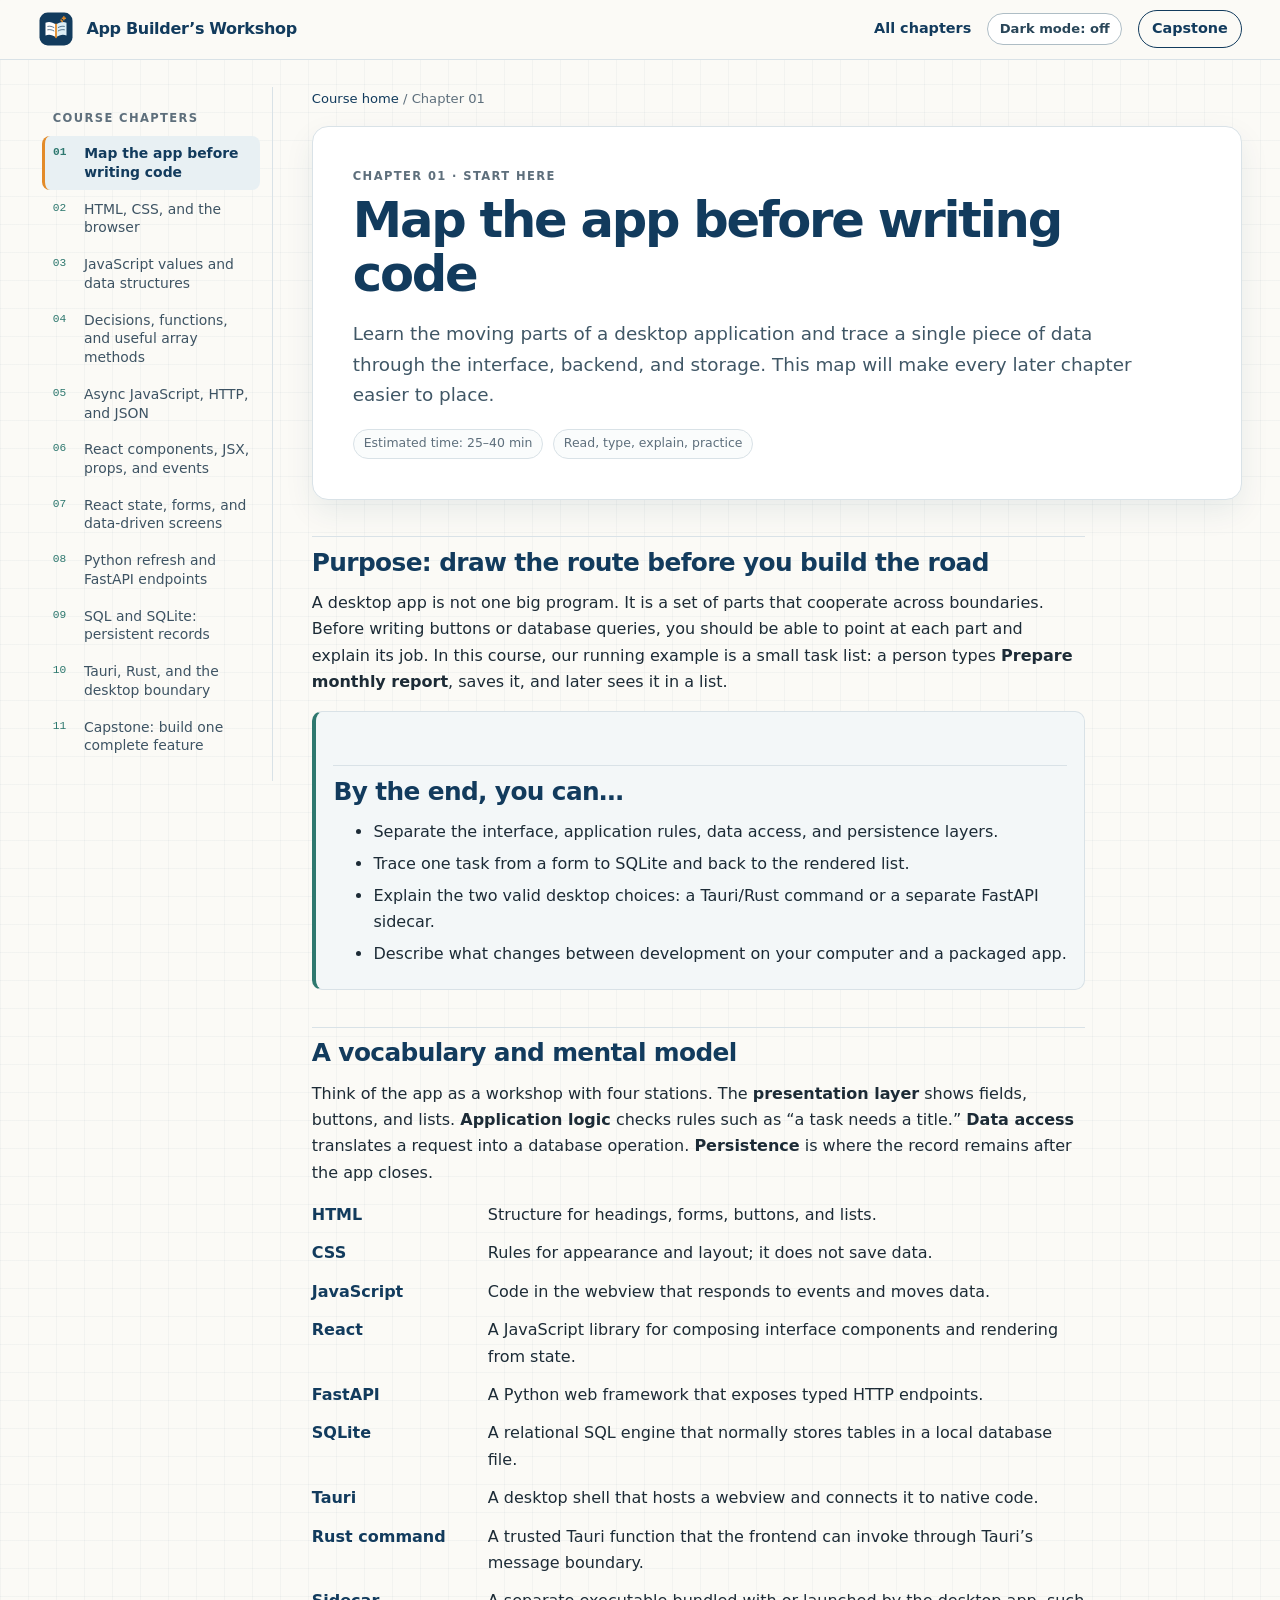
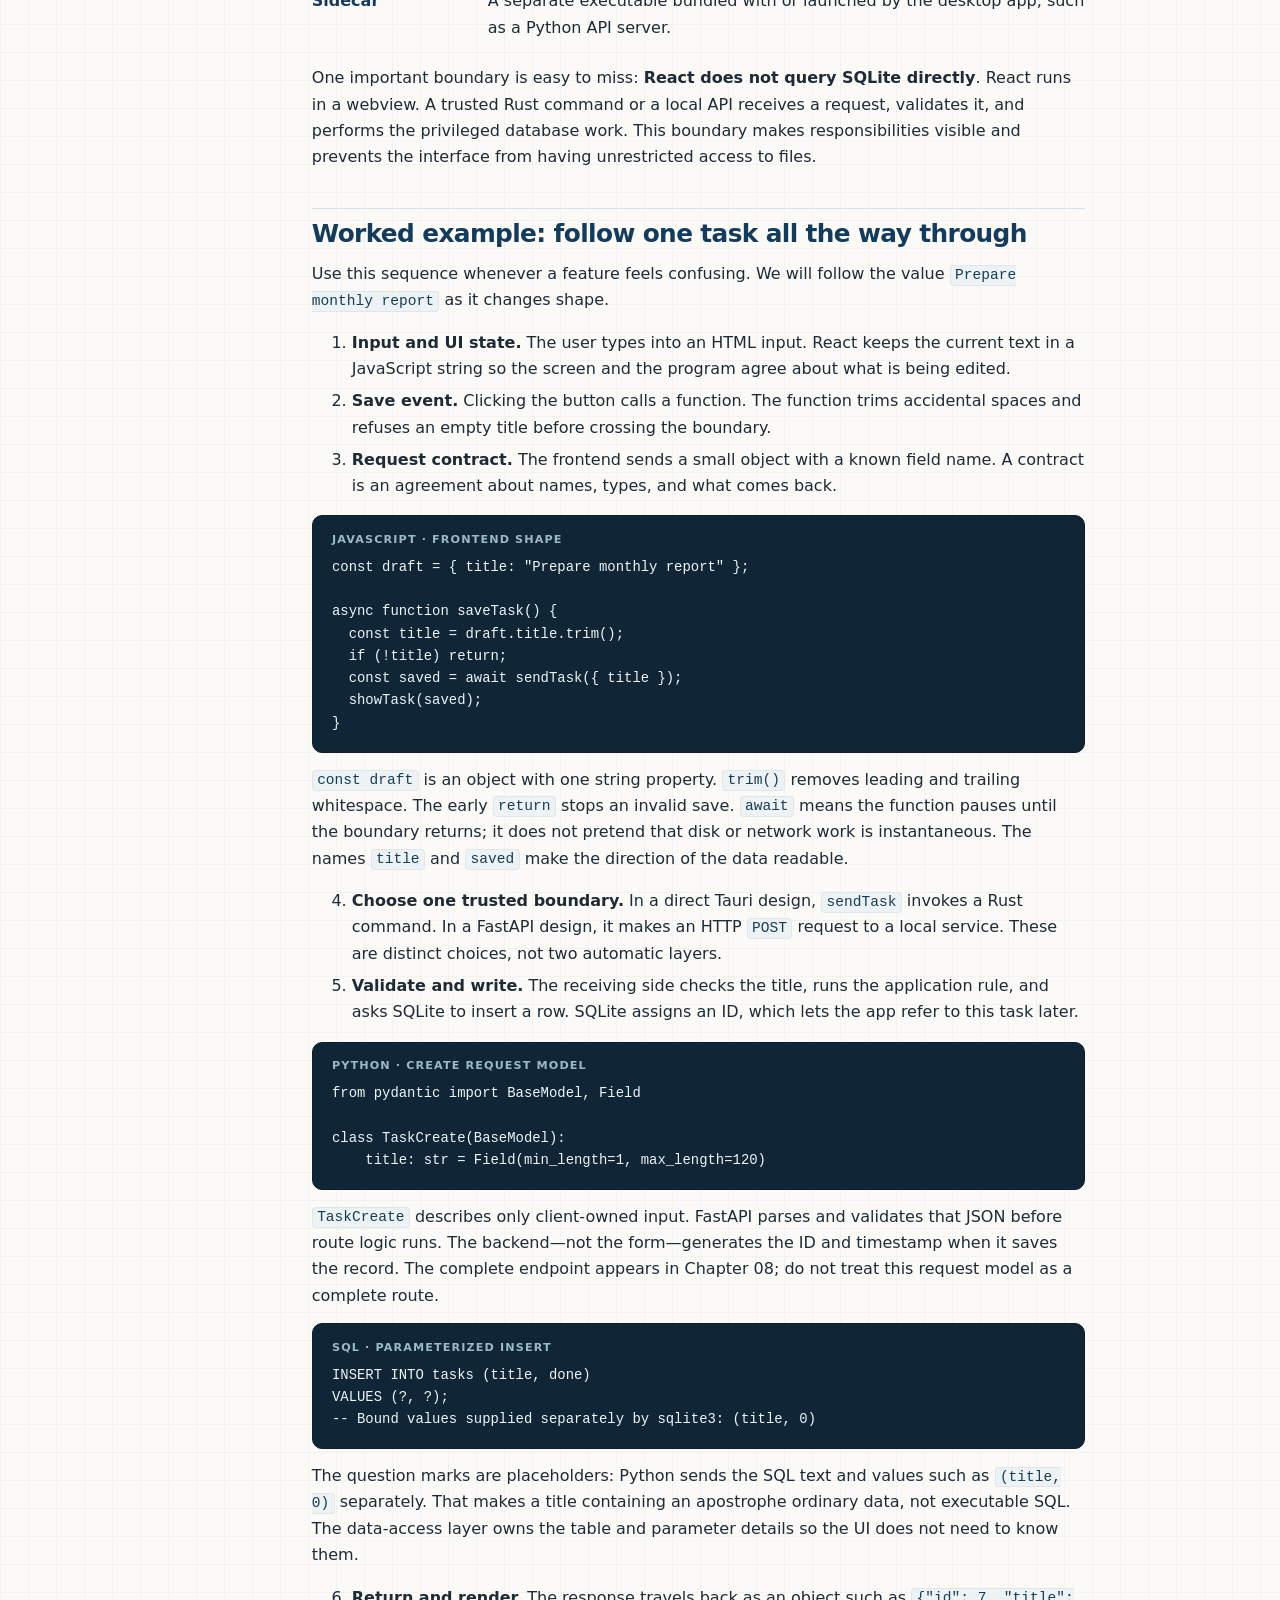
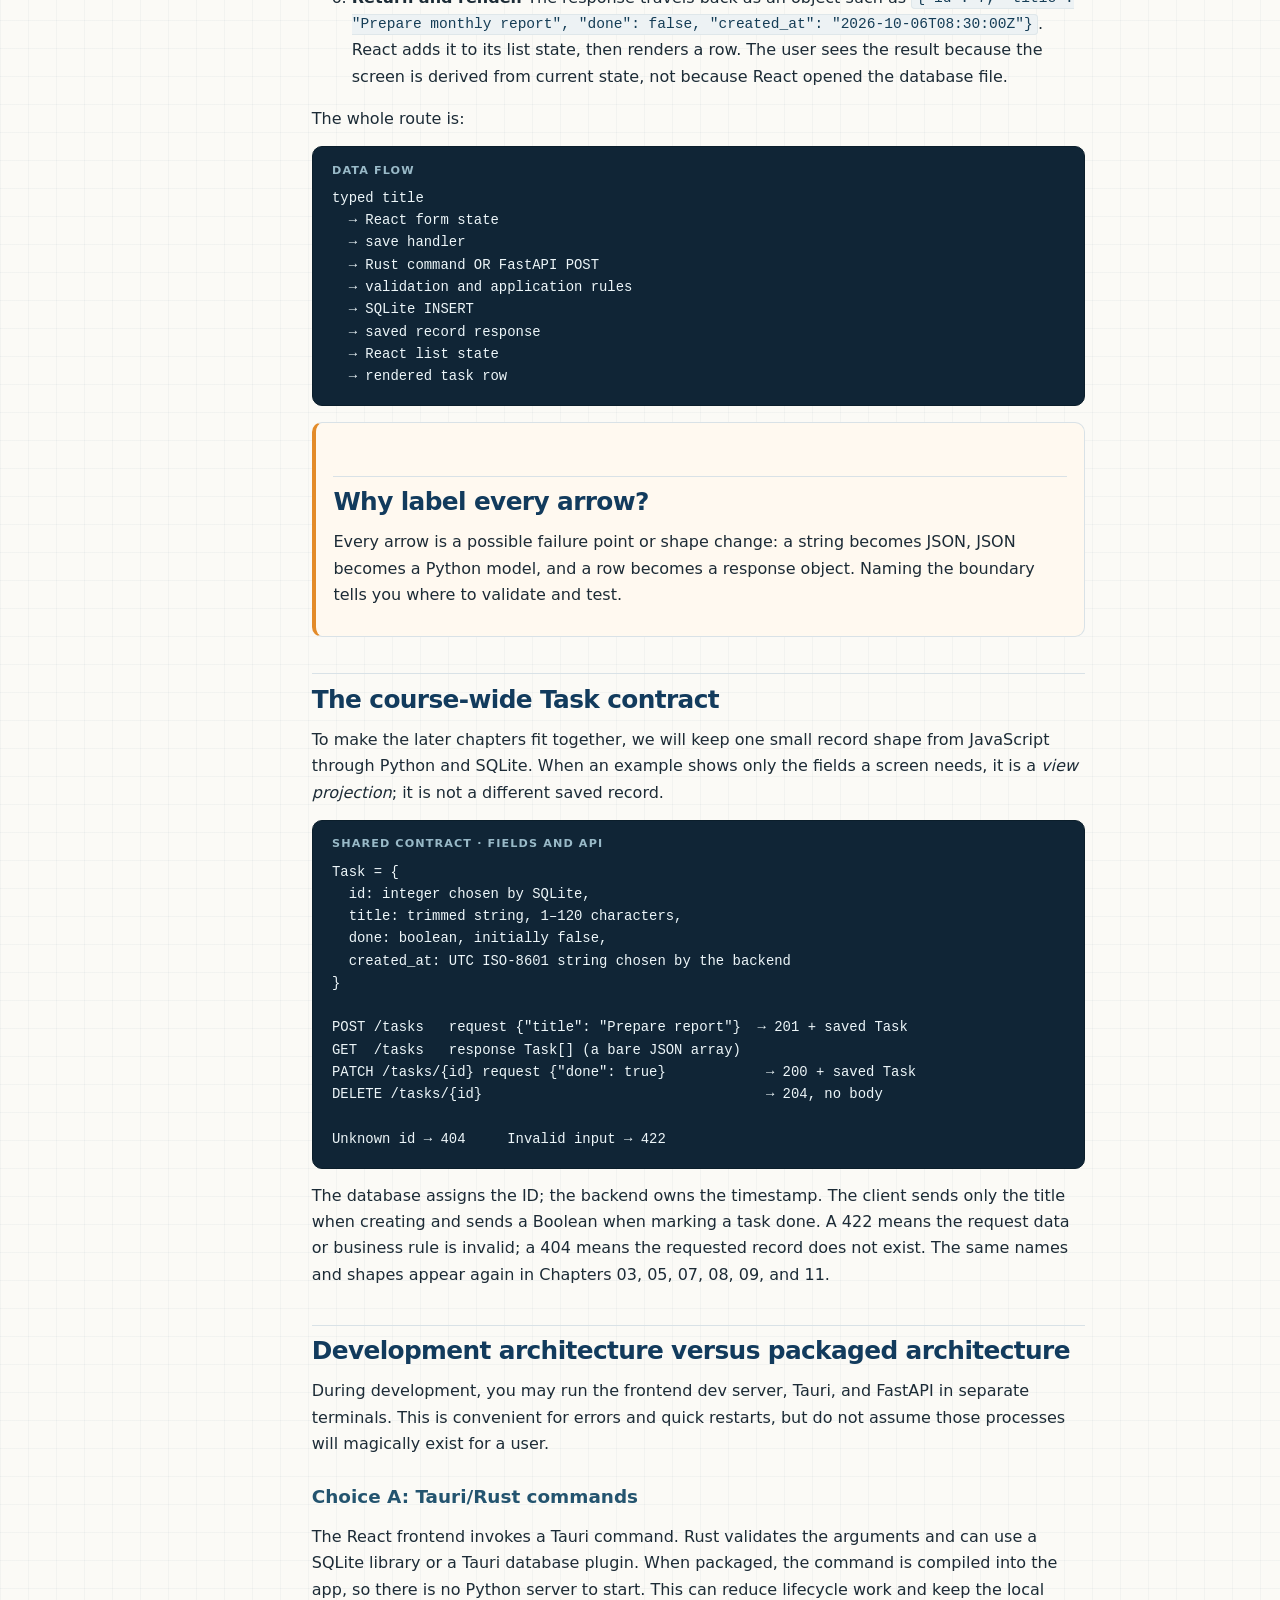
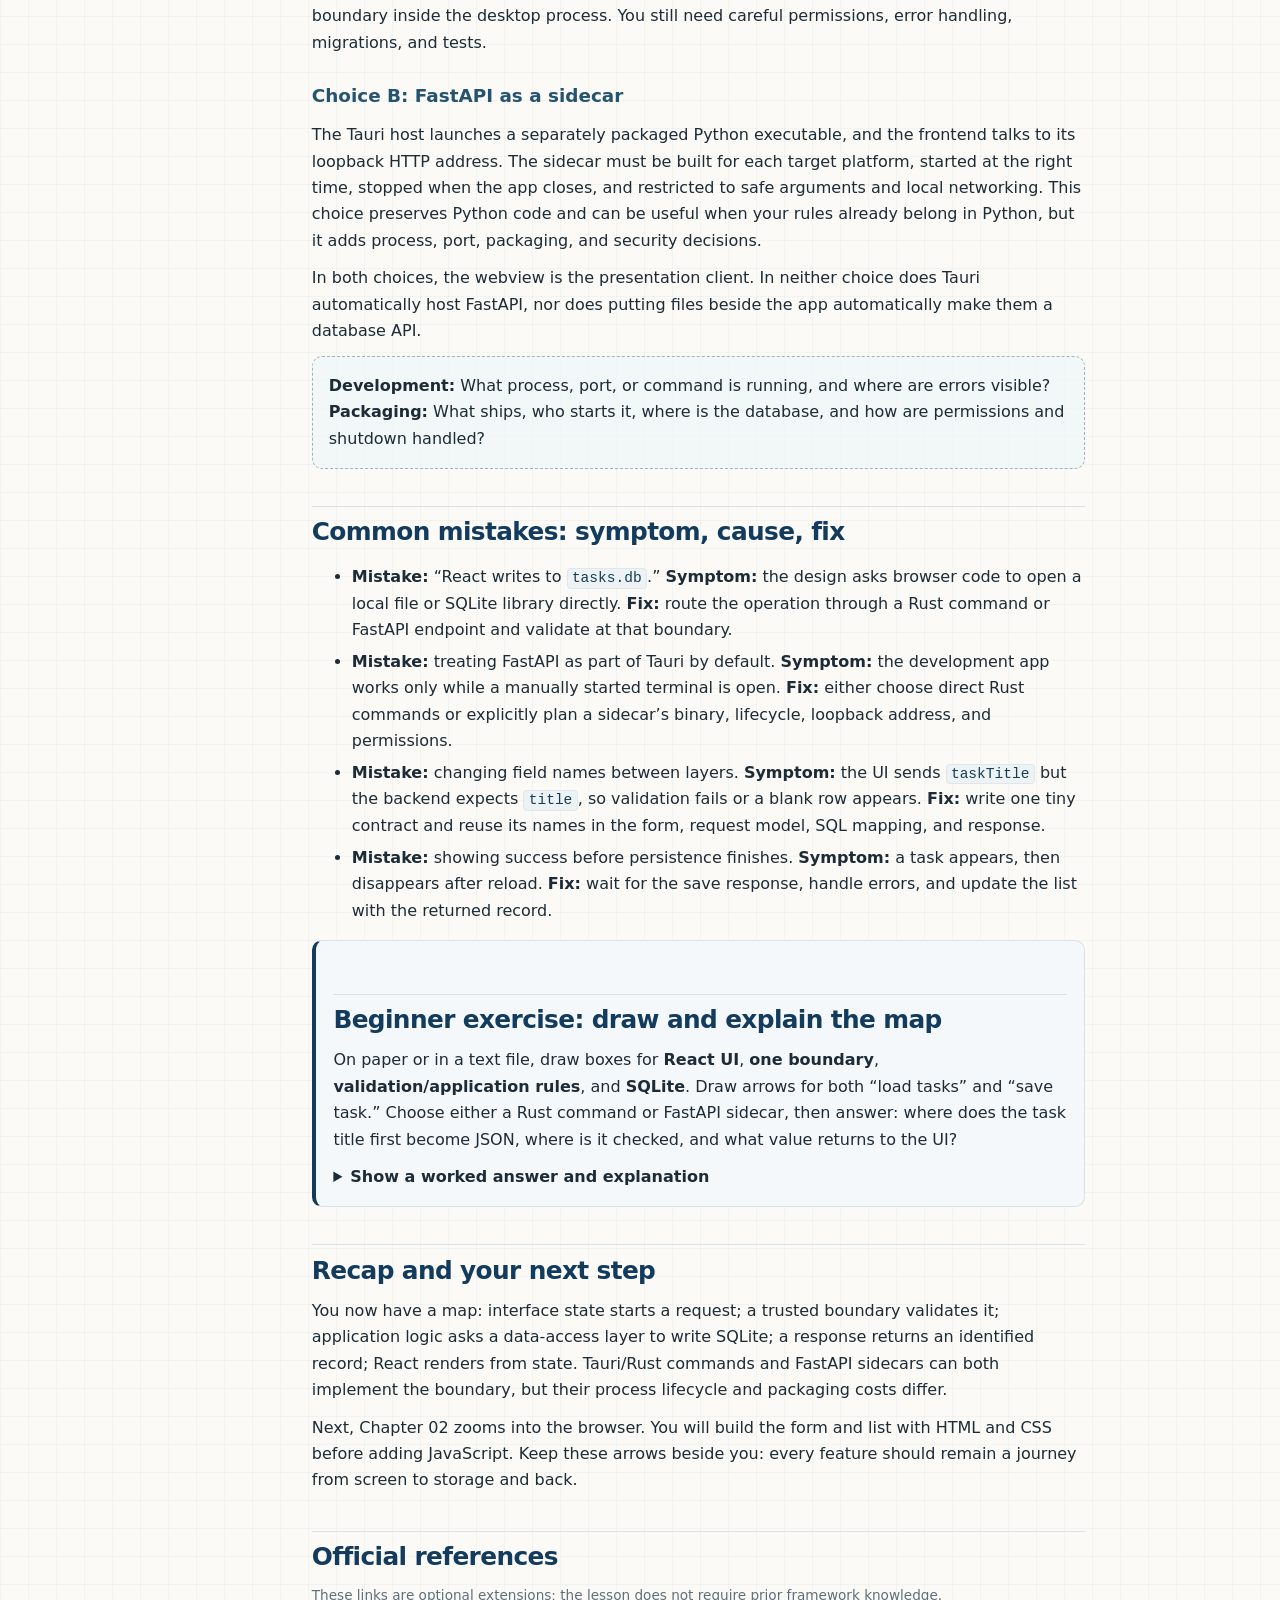
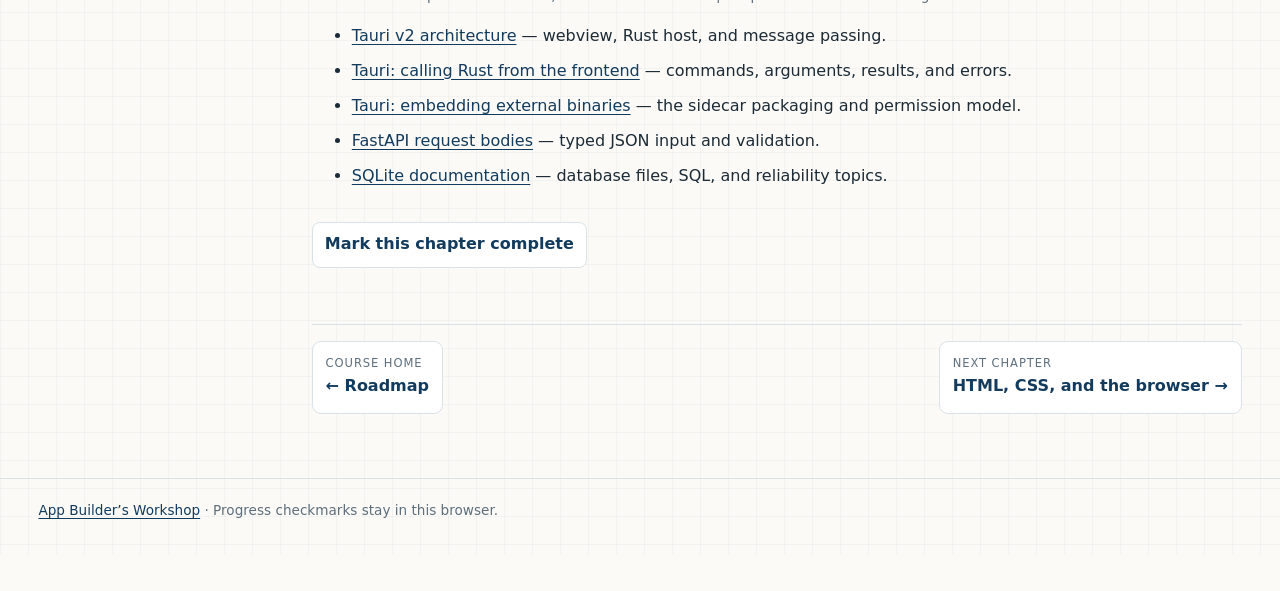
==== commit 4ea53f47: "Detailed" ====
--- a/chapters/01-app-map.html
+++ b/chapters/01-app-map.html
@@ -19,13 +19,156 @@
 <a href="11-capstone.html"><span class="rail-number">11</span>Capstone: build one complete feature</a></aside><div class="main">
 <div class="crumbs"><a href="../index.html">Course home</a> / Chapter 01</div>
 <header class="lesson-header"><div class="eyebrow">Chapter 01 · Start here</div><h1>Map the app before writing code</h1><p class="lead">Learn the moving parts of a desktop application and trace a single piece of data through the interface, backend, and storage. This map will make every later chapter easier to place.</p><div class="lesson-meta"><span>Estimated time: 25–40 min</span><span>Read, type, explain, practice</span></div></header>
-<section class="outcomes"><h2>By the end, you can…</h2><ul><li>Name the jobs of HTML, CSS, JavaScript, React, Python, FastAPI, SQLite, Rust, and Tauri.</li><li>Trace a record from a form into storage and back to a list.</li><li>Understand that Tauri does not automatically run a Python API.</li></ul></section>
-<article class="lesson-content"><section id="section-1"><h2>The four layers <a class="section-anchor" href="#section-1" aria-label="Link to The four layers">¶</a></h2><p>A useful application has a <strong>presentation layer</strong> (what the user sees), <strong>application logic</strong> (rules and actions), <strong>data access</strong> (reading and writing), and <strong>persistence</strong> (where data remains after closing). The names of the technologies are less important than knowing which job each one performs.</p><ul><li><strong>HTML</strong> gives content structure; <strong>CSS</strong> controls presentation; <strong>JavaScript</strong> makes the interface interactive.</li><li><strong>React</strong> is a JavaScript library for composing UI pieces and keeping the screen in sync with data.</li><li><strong>Python</strong> can implement backend rules; <strong>FastAPI</strong> exposes those rules as HTTP endpoints.</li><li><strong>SQLite</strong> stores relational data in a database file.</li><li><strong>Tauri</strong> wraps a web frontend in a desktop application. Its host-side logic is written in <strong>Rust</strong>.</li></ul><p>These parts are choices, not a mandatory pile. A small Tauri app can call Rust commands directly and use SQLite from the Rust side. If you keep FastAPI, it is a separate local service or sidecar process that you must package and manage.</p></section>
-<section id="section-2"><h2>Follow one request <a class="section-anchor" href="#section-2" aria-label="Link to Follow one request">¶</a></h2><p>Suppose a user adds a task called “Prepare monthly report.” The form stores its current text in the UI. When the user saves, the frontend sends a request with that text. The backend checks it, writes a row into a database, and responds with the saved task including its ID. The UI updates its list from that response.</p><pre><code>Person types → form state → save action → API or Tauri command
-    → validation → database write → response → updated list</code></pre><p>Each arrow is a boundary where data changes shape or an error may occur. Learning to trace those arrows is more valuable than memorizing a framework’s vocabulary.</p><div class="callout"><h2>Why can’t React just write to SQLite?</h2><p>React runs in a webview and should not receive unrestricted access to the user’s files. A trusted boundary—Rust/Tauri commands or a local API—performs privileged work and validates requests.</p></div></section>
-<section id="section-3"><h2>Tools and a calm workflow <a class="section-anchor" href="#section-3" aria-label="Link to Tools and a calm workflow">¶</a></h2><p>For practice, install a code editor, Git, Node.js, and Python. When you reach Tauri, follow its current operating-system prerequisites and install Rust using the official Rust toolchain. You can learn most JavaScript concepts in a browser console before creating a project.</p><p>Work in layers: make a static page, add JavaScript, then React state, then a backend request, then database persistence. At each step, keep the previous layer working. This makes failures small enough to understand.</p><p>Use a tiny data contract, such as <code>{"id": 7, "title": "Prepare monthly report", "done": false}</code>. Agree on field names and types before writing the frontend and backend independently.</p></section>
-<section class="exercise" id="practice"><h2>Practice it</h2><p>Draw four boxes for UI, application rules, data access, and storage. Draw arrows for loading a list and saving a new record. Label which language or tool owns each box in the architecture you currently imagine.</p><details><summary><strong>Show answer guidance</strong></summary><div class="answer"><p>One reasonable diagram is React in the Tauri webview → a Rust command or FastAPI endpoint → validation/business logic → SQLite. If FastAPI is used, add a separate-process box and explicitly plan how Tauri starts and stops it.</p></div></details></section>
-<section class="resource-list" id="references"><h2>References for deeper study</h2><p class="small muted">The lesson is self-contained; these are optional official or well-established references.</p><ul><li><a href="https://v2.tauri.app/start/" target="_blank" rel="noopener noreferrer">Tauri v2: Getting started <span aria-hidden="true">↗</span></a></li><li><a href="https://react.dev/learn" target="_blank" rel="noopener noreferrer">React: Quick Start <span aria-hidden="true">↗</span></a></li><li><a href="https://fastapi.tiangolo.com/tutorial/" target="_blank" rel="noopener noreferrer">FastAPI tutorial <span aria-hidden="true">↗</span></a></li></ul></section>
+<article class="lesson-content">
+<section id="purpose" class="lesson-section">
+  <h2>Purpose: draw the route before you build the road</h2>
+  <p>A desktop app is not one big program. It is a set of parts that cooperate across boundaries. Before writing buttons or database queries, you should be able to point at each part and explain its job. In this course, our running example is a small task list: a person types <strong>Prepare monthly report</strong>, saves it, and later sees it in a list.</p>
+  <div class="outcomes">
+    <h2>By the end, you can…</h2>
+    <ul>
+      <li>Separate the interface, application rules, data access, and persistence layers.</li>
+      <li>Trace one task from a form to SQLite and back to the rendered list.</li>
+      <li>Explain the two valid desktop choices: a Tauri/Rust command or a separate FastAPI sidecar.</li>
+      <li>Describe what changes between development on your computer and a packaged app.</li>
+    </ul>
+  </div>
+</section>
+
+<section id="mental-model" class="lesson-section">
+  <h2>A vocabulary and mental model</h2>
+  <p>Think of the app as a workshop with four stations. The <strong>presentation layer</strong> shows fields, buttons, and lists. <strong>Application logic</strong> checks rules such as “a task needs a title.” <strong>Data access</strong> translates a request into a database operation. <strong>Persistence</strong> is where the record remains after the app closes.</p>
+  <dl class="glossary">
+    <dt>HTML</dt><dd>Structure for headings, forms, buttons, and lists.</dd>
+    <dt>CSS</dt><dd>Rules for appearance and layout; it does not save data.</dd>
+    <dt>JavaScript</dt><dd>Code in the webview that responds to events and moves data.</dd>
+    <dt>React</dt><dd>A JavaScript library for composing interface components and rendering from state.</dd>
+    <dt>FastAPI</dt><dd>A Python web framework that exposes typed HTTP endpoints.</dd>
+    <dt>SQLite</dt><dd>A relational SQL engine that normally stores tables in a local database file.</dd>
+    <dt>Tauri</dt><dd>A desktop shell that hosts a webview and connects it to native code.</dd>
+    <dt>Rust command</dt><dd>A trusted Tauri function that the frontend can invoke through Tauri’s message boundary.</dd>
+    <dt>Sidecar</dt><dd>A separate executable bundled with or launched by the desktop app, such as a Python API server.</dd>
+  </dl>
+  <p>One important boundary is easy to miss: <strong>React does not query SQLite directly</strong>. React runs in a webview. A trusted Rust command or a local API receives a request, validates it, and performs the privileged database work. This boundary makes responsibilities visible and prevents the interface from having unrestricted access to files.</p>
+</section>
+
+<section id="worked-example" class="lesson-section">
+  <h2>Worked example: follow one task all the way through</h2>
+  <p>Use this sequence whenever a feature feels confusing. We will follow the value <code>Prepare monthly report</code> as it changes shape.</p>
+  <ol>
+    <li><strong>Input and UI state.</strong> The user types into an HTML input. React keeps the current text in a JavaScript string so the screen and the program agree about what is being edited.</li>
+    <li><strong>Save event.</strong> Clicking the button calls a function. The function trims accidental spaces and refuses an empty title before crossing the boundary.</li>
+    <li><strong>Request contract.</strong> The frontend sends a small object with a known field name. A contract is an agreement about names, types, and what comes back.</li>
+  </ol>
+  <pre><span class="code-label">JavaScript · frontend shape</span><code>const draft = { title: "Prepare monthly report" };
+
+async function saveTask() {
+  const title = draft.title.trim();
+  if (!title) return;
+  const saved = await sendTask({ title });
+  showTask(saved);
+}</code></pre>
+  <p><code>const draft</code> is an object with one string property. <code>trim()</code> removes leading and trailing whitespace. The early <code>return</code> stops an invalid save. <code>await</code> means the function pauses until the boundary returns; it does not pretend that disk or network work is instantaneous. The names <code>title</code> and <code>saved</code> make the direction of the data readable.</p>
+  <ol start="4">
+    <li><strong>Choose one trusted boundary.</strong> In a direct Tauri design, <code>sendTask</code> invokes a Rust command. In a FastAPI design, it makes an HTTP <code>POST</code> request to a local service. These are distinct choices, not two automatic layers.</li>
+    <li><strong>Validate and write.</strong> The receiving side checks the title, runs the application rule, and asks SQLite to insert a row. SQLite assigns an ID, which lets the app refer to this task later.</li>
+  </ol>
+  <pre><span class="code-label">Python · create request model</span><code>from pydantic import BaseModel, Field
+
+class TaskCreate(BaseModel):
+    title: str = Field(min_length=1, max_length=120)</code></pre>
+  <p><code>TaskCreate</code> describes only client-owned input. FastAPI parses and validates that JSON before route logic runs. The backend—not the form—generates the ID and timestamp when it saves the record. The complete endpoint appears in Chapter 08; do not treat this request model as a complete route.</p>
+  <pre><span class="code-label">SQL · parameterized insert</span><code>INSERT INTO tasks (title, done)
+VALUES (?, ?);
+-- Bound values supplied separately by sqlite3: (title, 0)</code></pre>
+  <p>The question marks are placeholders: Python sends the SQL text and values such as <code>(title, 0)</code> separately. That makes a title containing an apostrophe ordinary data, not executable SQL. The data-access layer owns the table and parameter details so the UI does not need to know them.</p>
+  <ol start="6">
+    <li><strong>Return and render.</strong> The response travels back as an object such as <code>{"id": 7, "title": "Prepare monthly report", "done": false, "created_at": "2026-10-06T08:30:00Z"}</code>. React adds it to its list state, then renders a row. The user sees the result because the screen is derived from current state, not because React opened the database file.</li>
+  </ol>
+  <p>The whole route is:</p>
+  <pre><span class="code-label">Data flow</span><code>typed title
+  → React form state
+  → save handler
+  → Rust command OR FastAPI POST
+  → validation and application rules
+  → SQLite INSERT
+  → saved record response
+  → React list state
+  → rendered task row</code></pre>
+  <div class="callout">
+    <h2>Why label every arrow?</h2>
+    <p>Every arrow is a possible failure point or shape change: a string becomes JSON, JSON becomes a Python model, and a row becomes a response object. Naming the boundary tells you where to validate and test.</p>
+  </div>
+</section>
+
+<section id="task-contract" class="lesson-section">
+  <h2>The course-wide Task contract</h2>
+  <p>To make the later chapters fit together, we will keep one small record shape from JavaScript through Python and SQLite. When an example shows only the fields a screen needs, it is a <em>view projection</em>; it is not a different saved record.</p>
+  <pre><span class="code-label">Shared contract · fields and API</span><code>Task = {
+  id: integer chosen by SQLite,
+  title: trimmed string, 1–120 characters,
+  done: boolean, initially false,
+  created_at: UTC ISO-8601 string chosen by the backend
+}
+
+POST /tasks   request {"title": "Prepare report"}  → 201 + saved Task
+GET  /tasks   response Task[] (a bare JSON array)
+PATCH /tasks/{id} request {"done": true}            → 200 + saved Task
+DELETE /tasks/{id}                                  → 204, no body
+
+Unknown id → 404     Invalid input → 422</code></pre>
+  <p>The database assigns the ID; the backend owns the timestamp. The client sends only the title when creating and sends a Boolean when marking a task done. A 422 means the request data or business rule is invalid; a 404 means the requested record does not exist. The same names and shapes appear again in Chapters 03, 05, 07, 08, 09, and 11.</p>
+</section>
+
+<section id="architecture-choices" class="lesson-section">
+  <h2>Development architecture versus packaged architecture</h2>
+  <p>During development, you may run the frontend dev server, Tauri, and FastAPI in separate terminals. This is convenient for errors and quick restarts, but do not assume those processes will magically exist for a user.</p>
+  <h3>Choice A: Tauri/Rust commands</h3>
+  <p>The React frontend invokes a Tauri command. Rust validates the arguments and can use a SQLite library or a Tauri database plugin. When packaged, the command is compiled into the app, so there is no Python server to start. This can reduce lifecycle work and keep the local boundary inside the desktop process. You still need careful permissions, error handling, migrations, and tests.</p>
+  <h3>Choice B: FastAPI as a sidecar</h3>
+  <p>The Tauri host launches a separately packaged Python executable, and the frontend talks to its loopback HTTP address. The sidecar must be built for each target platform, started at the right time, stopped when the app closes, and restricted to safe arguments and local networking. This choice preserves Python code and can be useful when your rules already belong in Python, but it adds process, port, packaging, and security decisions.</p>
+  <p>In both choices, the webview is the presentation client. In neither choice does Tauri automatically host FastAPI, nor does putting files beside the app automatically make them a database API.</p>
+  <div class="note-box"><strong>Development:</strong> What process, port, or command is running, and where are errors visible? <br><strong>Packaging:</strong> What ships, who starts it, where is the database, and how are permissions and shutdown handled?</div>
+</section>
+
+<section id="mistakes" class="lesson-section">
+  <h2>Common mistakes: symptom, cause, fix</h2>
+  <ul>
+    <li><strong>Mistake:</strong> “React writes to <code>tasks.db</code>.” <strong>Symptom:</strong> the design asks browser code to open a local file or SQLite library directly. <strong>Fix:</strong> route the operation through a Rust command or FastAPI endpoint and validate at that boundary.</li>
+    <li><strong>Mistake:</strong> treating FastAPI as part of Tauri by default. <strong>Symptom:</strong> the development app works only while a manually started terminal is open. <strong>Fix:</strong> either choose direct Rust commands or explicitly plan a sidecar’s binary, lifecycle, loopback address, and permissions.</li>
+    <li><strong>Mistake:</strong> changing field names between layers. <strong>Symptom:</strong> the UI sends <code>taskTitle</code> but the backend expects <code>title</code>, so validation fails or a blank row appears. <strong>Fix:</strong> write one tiny contract and reuse its names in the form, request model, SQL mapping, and response.</li>
+    <li><strong>Mistake:</strong> showing success before persistence finishes. <strong>Symptom:</strong> a task appears, then disappears after reload. <strong>Fix:</strong> wait for the save response, handle errors, and update the list with the returned record.</li>
+  </ul>
+</section>
+
+<section id="practice" class="exercise lesson-section">
+  <h2>Beginner exercise: draw and explain the map</h2>
+  <p>On paper or in a text file, draw boxes for <strong>React UI</strong>, <strong>one boundary</strong>, <strong>validation/application rules</strong>, and <strong>SQLite</strong>. Draw arrows for both “load tasks” and “save task.” Choose either a Rust command or FastAPI sidecar, then answer: where does the task title first become JSON, where is it checked, and what value returns to the UI?</p>
+  <details>
+    <summary><strong>Show a worked answer and explanation</strong></summary>
+    <div class="answer">
+      <p>Direct command: React state → Tauri <code>invoke("create_task", { title })</code> → Rust validates and writes SQLite → task object → React list. Sidecar: React state → HTTP <code>POST /tasks</code> JSON → FastAPI validates → Python writes SQLite → JSON response → React list.</p>
+      <p>The important part is not drawing identical boxes. It is naming the owner of each job and identifying the return value, such as <code>id: 7</code>. If your diagram has React opening the database, redraw that arrow through a trusted boundary.</p>
+    </div>
+  </details>
+</section>
+
+<section id="recap" class="lesson-section">
+  <h2>Recap and your next step</h2>
+  <p>You now have a map: interface state starts a request; a trusted boundary validates it; application logic asks a data-access layer to write SQLite; a response returns an identified record; React renders from state. Tauri/Rust commands and FastAPI sidecars can both implement the boundary, but their process lifecycle and packaging costs differ.</p>
+  <p>Next, Chapter 02 zooms into the browser. You will build the form and list with HTML and CSS before adding JavaScript. Keep these arrows beside you: every feature should remain a journey from screen to storage and back.</p>
+</section>
+
+<section id="references" class="resource-list lesson-section">
+  <h2>Official references</h2>
+  <p class="small muted">These links are optional extensions; the lesson does not require prior framework knowledge.</p>
+  <ul>
+    <li><a href="https://v2.tauri.app/concept/architecture/" target="_blank" rel="noopener noreferrer">Tauri v2 architecture</a> — webview, Rust host, and message passing.</li>
+    <li><a href="https://v2.tauri.app/develop/calling-rust/" target="_blank" rel="noopener noreferrer">Tauri: calling Rust from the frontend</a> — commands, arguments, results, and errors.</li>
+    <li><a href="https://v2.tauri.app/develop/sidecar/" target="_blank" rel="noopener noreferrer">Tauri: embedding external binaries</a> — the sidecar packaging and permission model.</li>
+    <li><a href="https://fastapi.tiangolo.com/tutorial/body/" target="_blank" rel="noopener noreferrer">FastAPI request bodies</a> — typed JSON input and validation.</li>
+    <li><a href="https://www.sqlite.org/docs.html" target="_blank" rel="noopener noreferrer">SQLite documentation</a> — database files, SQL, and reliability topics.</li>
+  </ul>
+</section>
 </article>
 <button class="mark-complete" type="button" data-complete aria-pressed="false">Mark this chapter complete</button>
 <nav class="lesson-nav" aria-label="Previous and next chapters"><a href="../index.html"><small>Course home</small><strong>← Roadmap</strong></a><a href="02-html-css.html"><small>Next chapter</small><strong>HTML, CSS, and the browser →</strong></a></nav>
--- a/assets/site.css
+++ b/assets/site.css
@@ -33,3 +33,10 @@
 @media(max-width:850px){.theme-toggle{font-size:.78rem;padding:.35rem .58rem}}
 @media(max-width:520px){.theme-toggle{font-size:.74rem;padding:.32rem .48rem}.topnav .nav-pill{display:none}}
 @media print{:root[data-theme="dark"]{color-scheme:light;--ink:#111;--paper:#fff;--card:#fff;--muted:#444;--line:#bbb}:root[data-theme="dark"] body{background:#fff;color:#111}:root[data-theme="dark"] .outcomes,:root[data-theme="dark"] .callout,:root[data-theme="dark"] .exercise,:root[data-theme="dark"] .mistake,:root[data-theme="dark"] .answer,:root[data-theme="dark"] .lesson-nav a,:root[data-theme="dark"] .mark-complete{background:#fff;color:#111}}
+
+/* Backend course track */
+.module-list{display:flex;flex-direction:column;gap:1rem}.module-card{padding:1rem 1.25rem}.module-card h2{margin:.15rem 0 .4rem;color:var(--navy);font-size:1.22rem}.module-card p{margin:.4rem 0;color:var(--muted)}.module-card ol{margin:.6rem 0 .1rem;padding-left:1.4rem}.module-card li{margin:.35rem 0}.module-kicker{color:var(--teal);font-size:.72rem;font-weight:800;letter-spacing:.11em;text-transform:uppercase}.module-card a{font-weight:650}.module-card a:hover{text-decoration-thickness:2px}
+
+.backend-lesson h2{scroll-margin-top:5rem}.backend-lesson h3{scroll-margin-top:5rem}.lesson-tools{display:flex;flex-wrap:wrap;gap:.7rem 1rem;align-items:center;padding:.7rem .9rem;margin:0 0 1rem;border:1px solid var(--line);border-radius:9px;background:var(--card);font-size:.84rem}.lesson-tools a{font-weight:700;text-decoration:none}.lesson-tools span{color:var(--muted)}.backend-lesson pre{margin:1rem 0}.backend-lesson h2{border-top:1px solid var(--line)}:root[data-theme="dark"] .lesson-tools{background:var(--card)}
+
+.course-references{margin:2.4rem 0 0;padding-top:.8rem;border-top:1px solid var(--line)}.course-references h2{border:0!important;padding:0!important;margin:.6rem 0;color:var(--navy)}.course-references ol{padding-left:1.35rem}.course-references li{margin:.45rem 0;overflow-wrap:anywhere}.course-references a{font-size:.9rem;font-weight:650}.backend-lesson #capstone-step,.backend-lesson #references{scroll-margin-top:5.5rem}
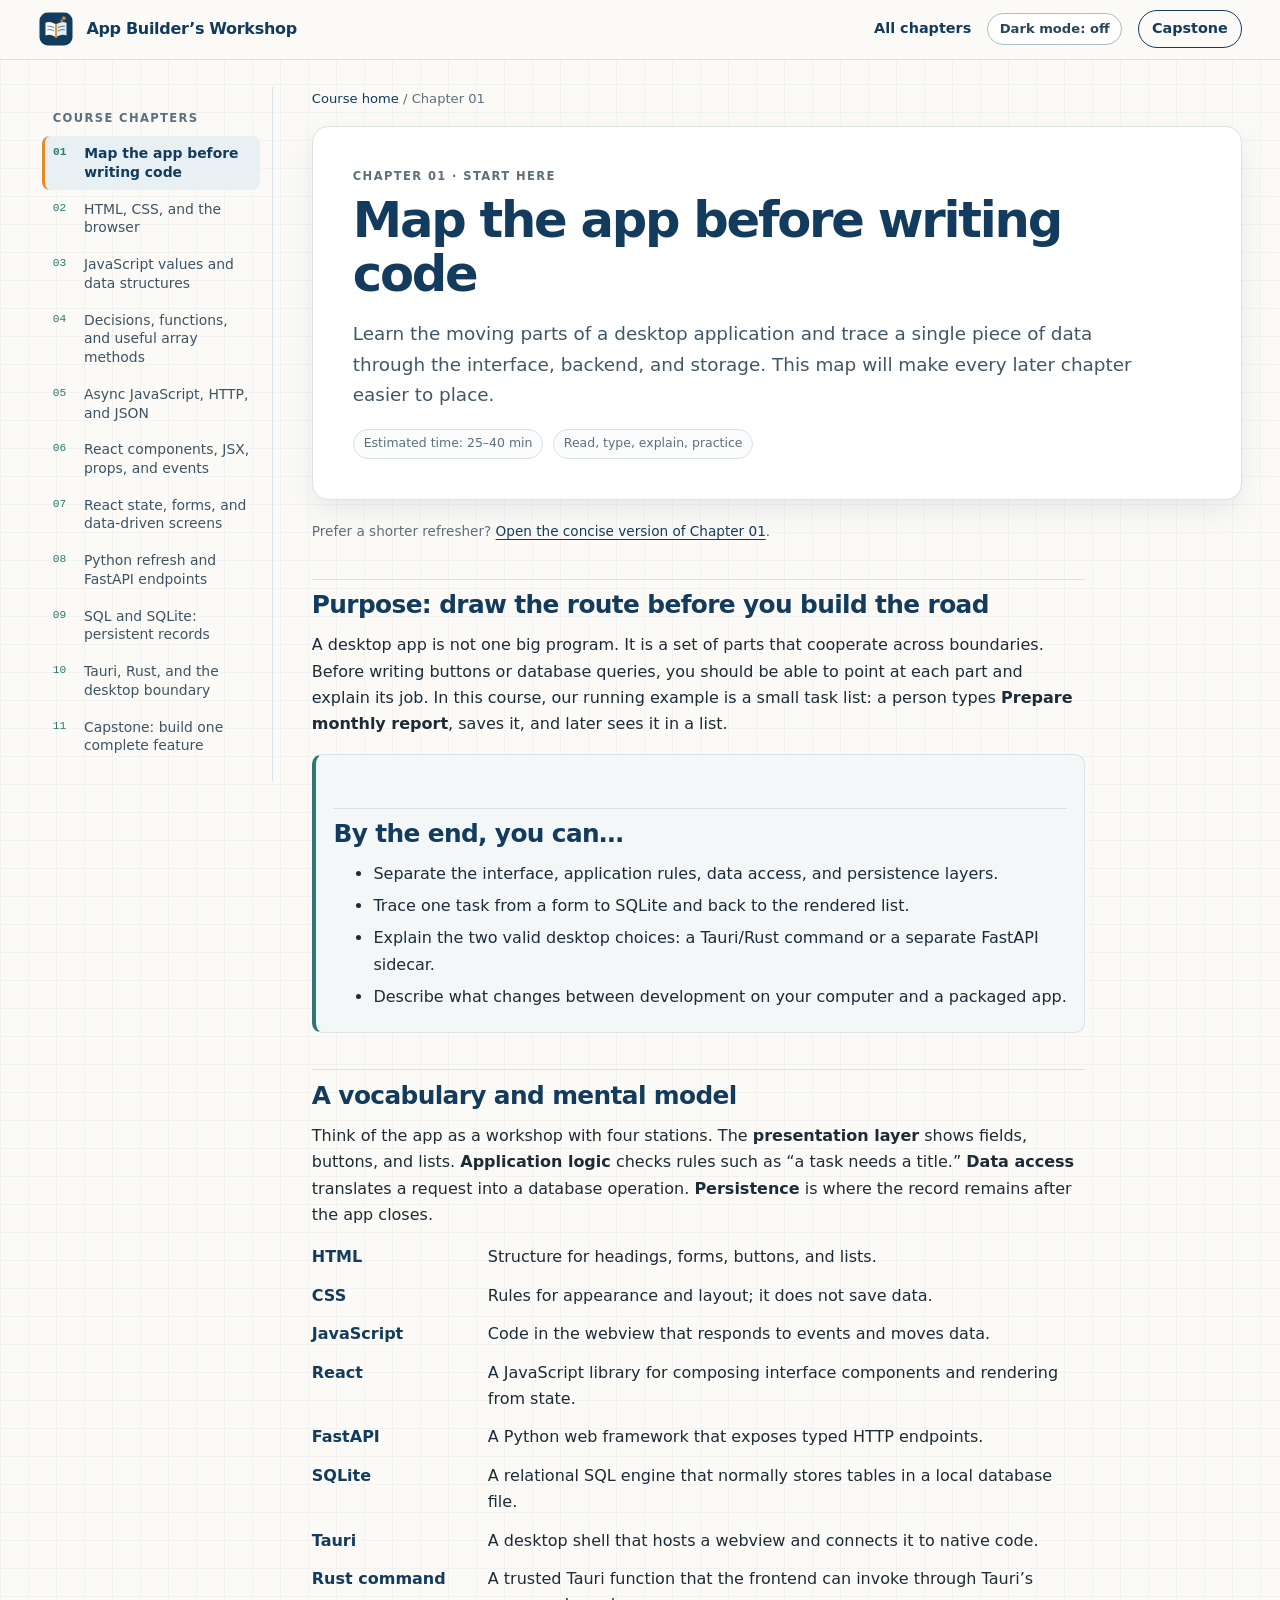
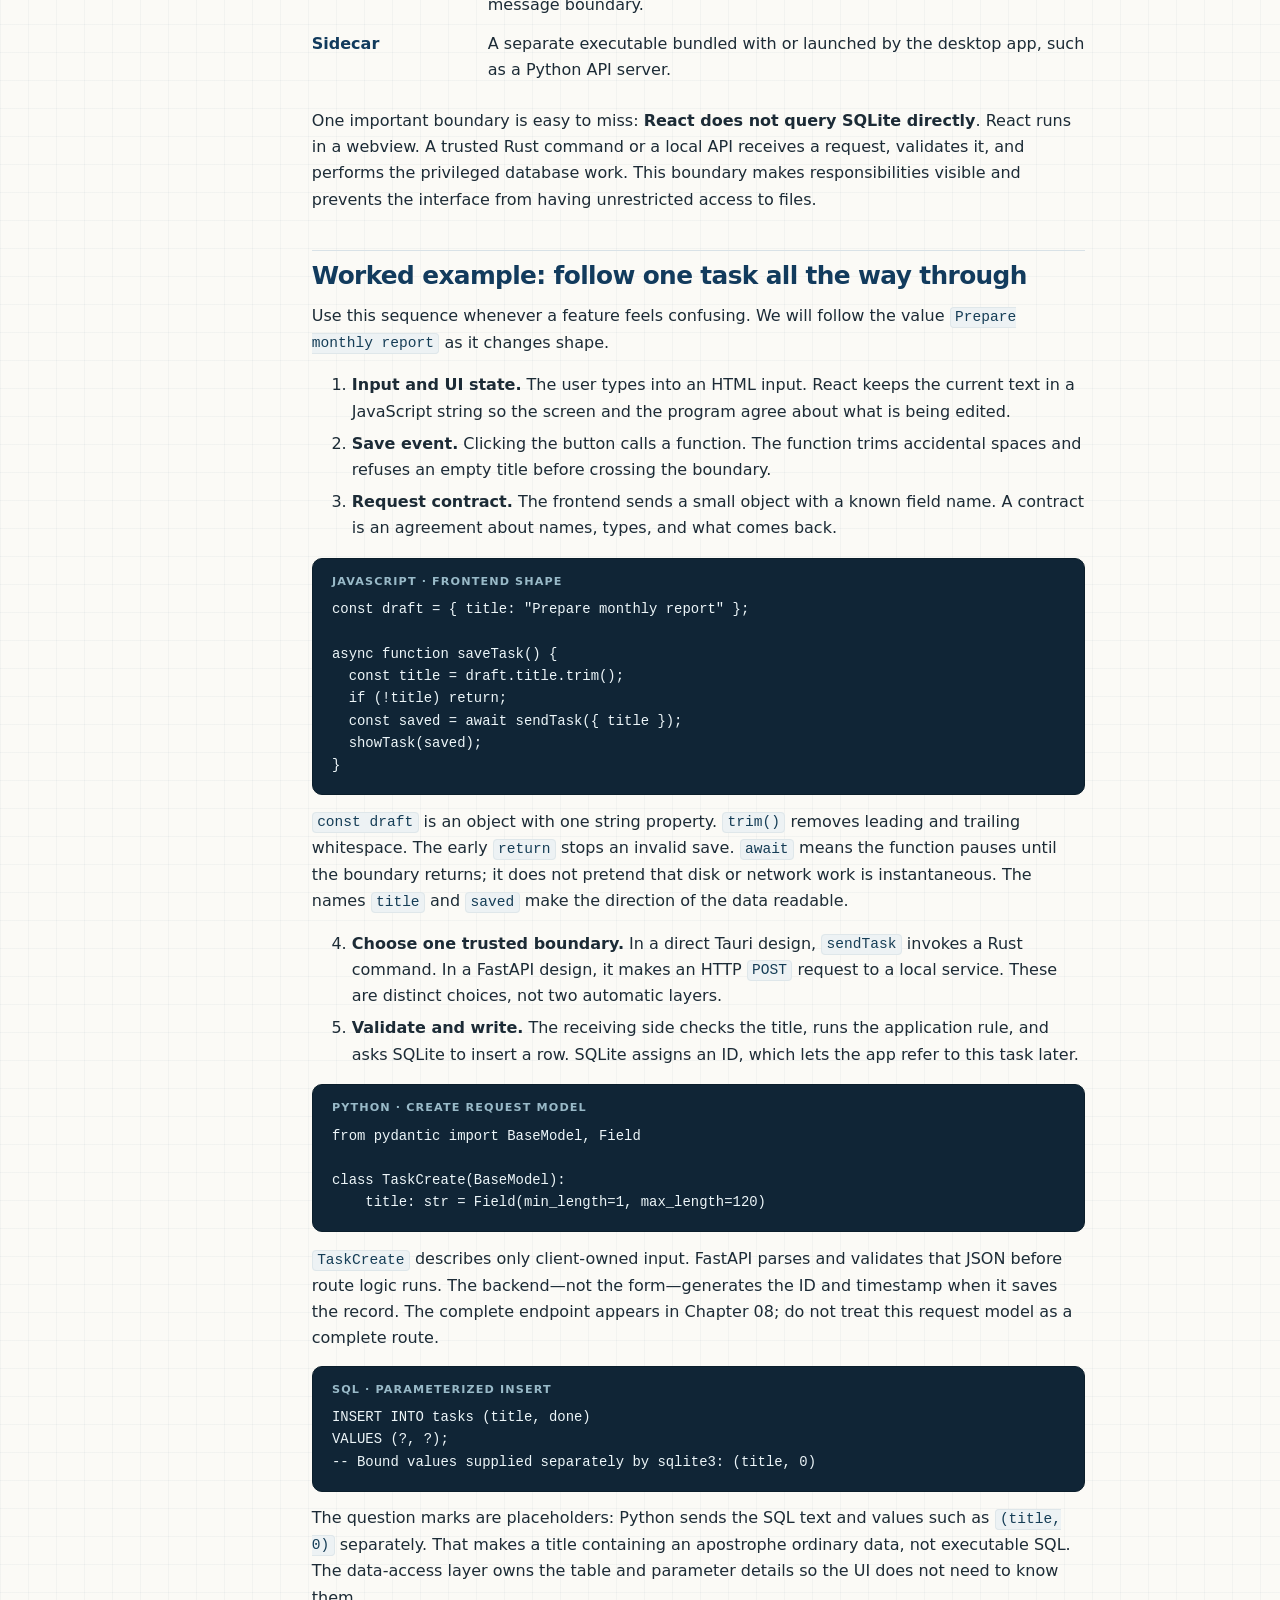
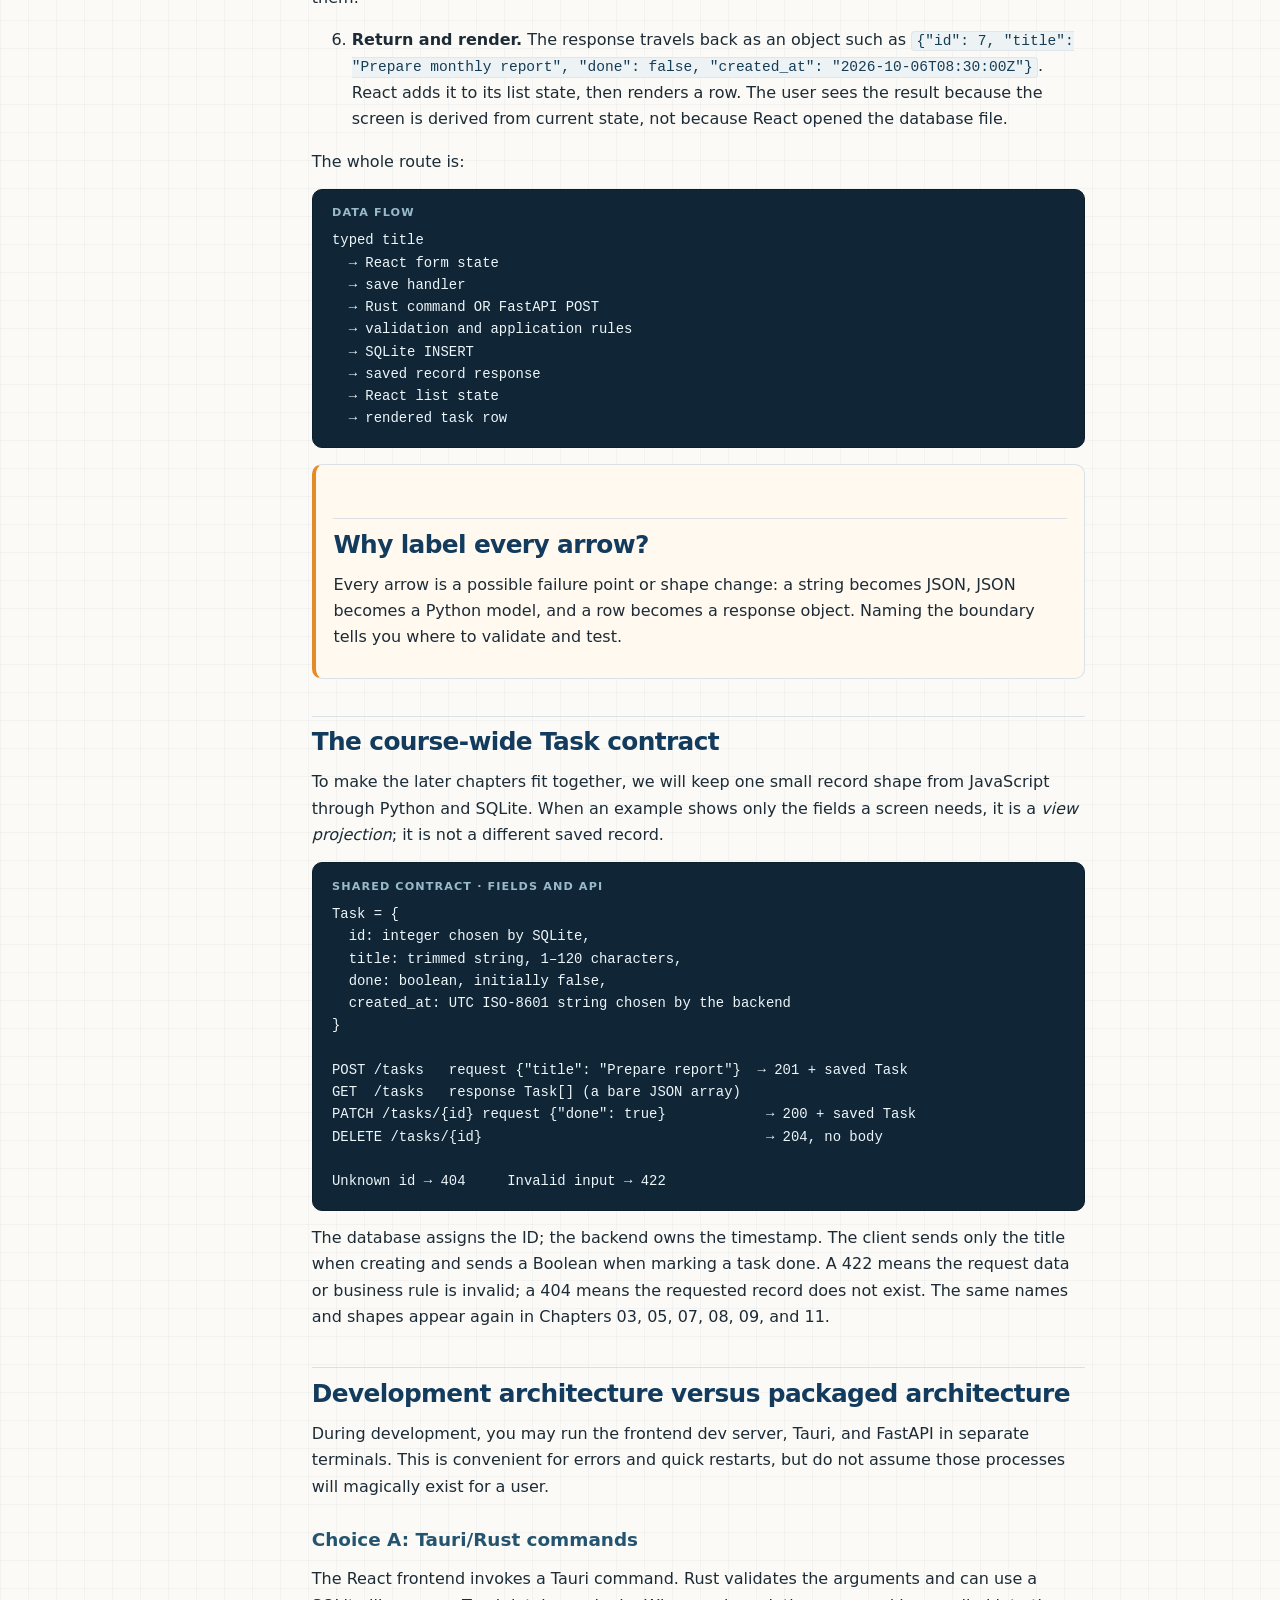
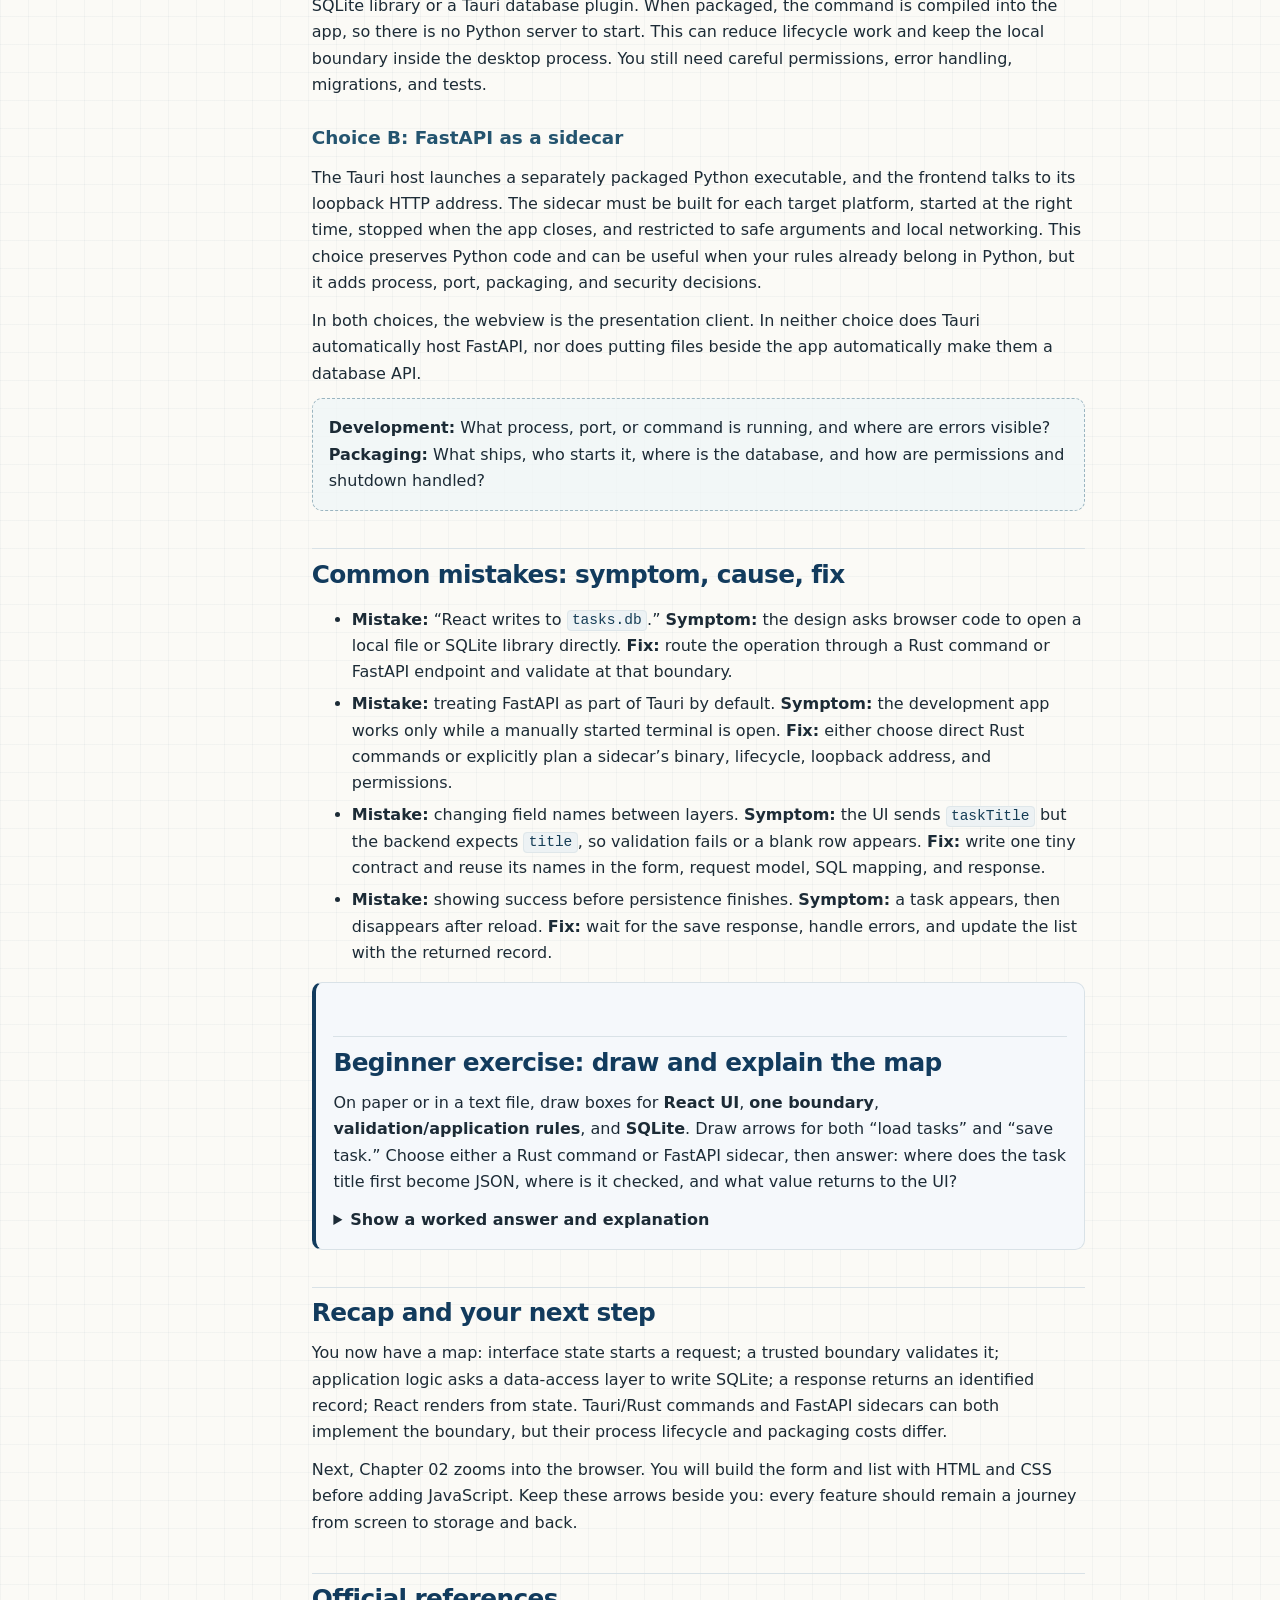
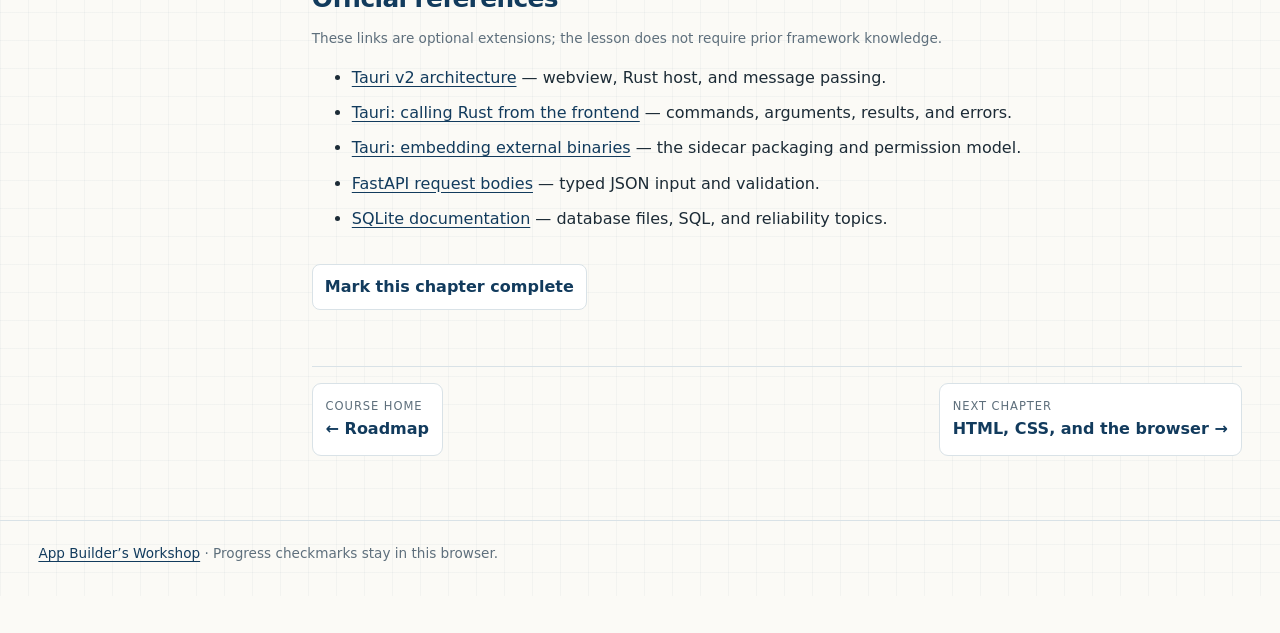
==== commit 9517bd10: "Added option to switch back & forth from short to long chapters" ====
--- a/chapters/01-app-map.html
+++ b/chapters/01-app-map.html
@@ -19,6 +19,7 @@
 <a href="11-capstone.html"><span class="rail-number">11</span>Capstone: build one complete feature</a></aside><div class="main">
 <div class="crumbs"><a href="../index.html">Course home</a> / Chapter 01</div>
 <header class="lesson-header"><div class="eyebrow">Chapter 01 · Start here</div><h1>Map the app before writing code</h1><p class="lead">Learn the moving parts of a desktop application and trace a single piece of data through the interface, backend, and storage. This map will make every later chapter easier to place.</p><div class="lesson-meta"><span>Estimated time: 25–40 min</span><span>Read, type, explain, practice</span></div></header>
+<p class="small muted course-mode-switch">Prefer a shorter refresher? <a href="../short-chapters/01-app-map.html">Open the concise version of Chapter 01</a>.</p>
 <article class="lesson-content">
 <section id="purpose" class="lesson-section">
   <h2>Purpose: draw the route before you build the road</h2>
